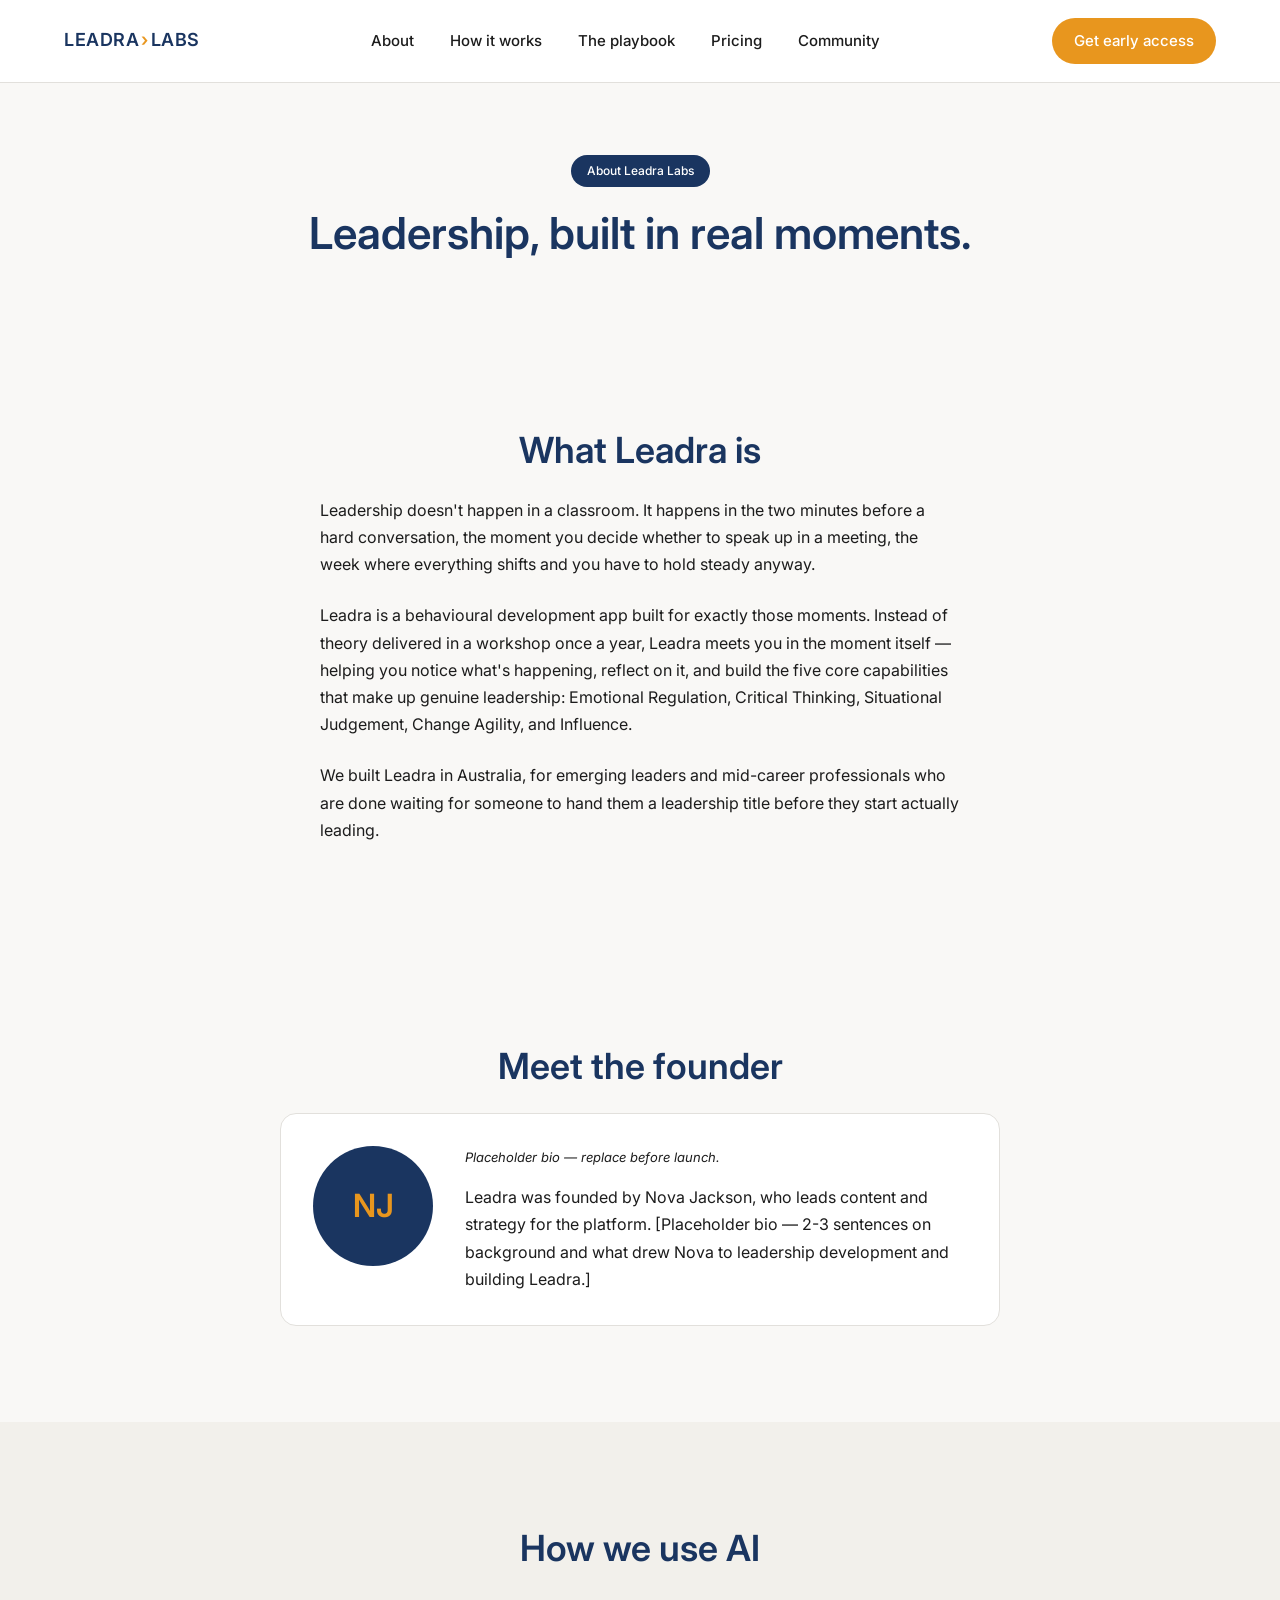
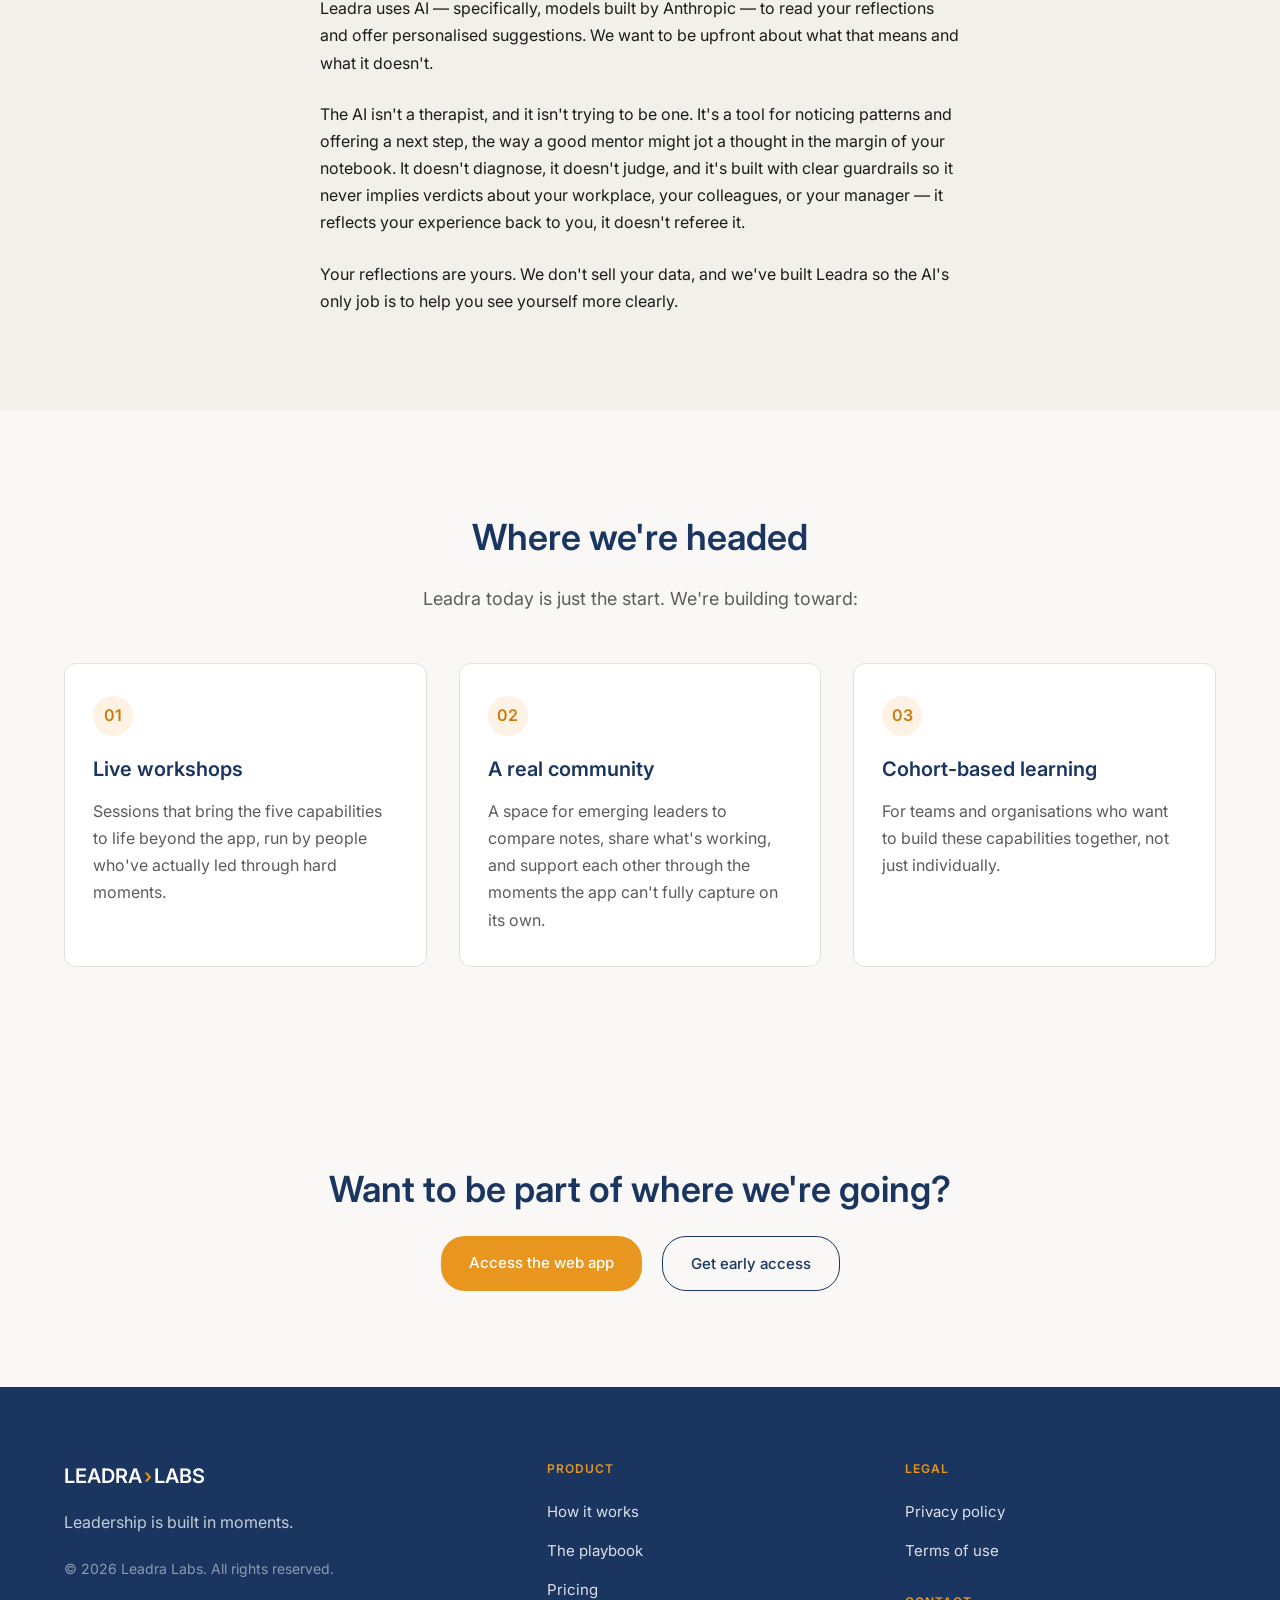
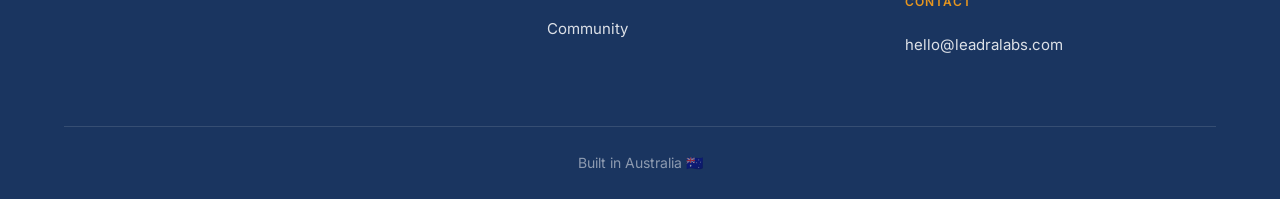
==== about.html @ bb7ebf44 "feat: add About page, update pricing display for testing period" ====
<!DOCTYPE html>
<html lang="en">
<head>
<meta charset="UTF-8">
<meta name="viewport" content="width=device-width, initial-scale=1.0">
<title>About — Leadra Labs</title>
<!-- NOVA: edit copy here -->
<meta name="description" content="Leadra Labs is a behavioural development app for emerging leaders, built for the moments that matter. Learn what we're building and why.">
<meta property="og:title" content="About — Leadra Labs">
<!-- NOVA: edit copy here -->
<meta property="og:description" content="Leadership, built in real moments. Learn about Leadra Labs and what we're building.">
<meta property="og:type" content="website">
<meta property="og:url" content="https://leadralabs.com/about.html">
<meta property="og:image" content="https://leadralabs.com/og-image.png">
<link rel="icon" type="image/svg+xml" href="data:image/svg+xml,%3Csvg xmlns='http://www.w3.org/2000/svg' viewBox='0 0 64 64'%3E%3Crect width='64' height='64' fill='%231A3560'/%3E%3Ctext x='32' y='46' font-family='Arial, sans-serif' font-size='38' font-weight='700' fill='%23E8961E' text-anchor='middle'%3EL%3C/text%3E%3C/svg%3E">
<link rel="preconnect" href="https://fonts.googleapis.com">
<link rel="preconnect" href="https://fonts.gstatic.com" crossorigin>
<link href="https://fonts.googleapis.com/css2?family=Inter:wght@400;500;600&display=swap" rel="stylesheet">
<style>
  :root {
    --navy: #1A3560;
    --gold: #E8961E;
    --gold-hover: #C97D10;
    --off-white: #F9F8F6;
    --white: #FFFFFF;
    --dark-text: #1C1C1C;
    --muted-text: #5C5C5C;
    --border: #E2E0DC;
    --community-bg: #F2F0EB;
  }

  * { box-sizing: border-box; margin: 0; padding: 0; }

  html { scroll-behavior: smooth; }

  body {
    font-family: 'Inter', -apple-system, BlinkMacSystemFont, sans-serif;
    font-size: 16px;
    line-height: 1.7;
    color: var(--dark-text);
    background: var(--off-white);
  }

  img, svg { display: block; max-width: 100%; }

  a { text-decoration: none; color: inherit; }

  ul { list-style: none; }

  .container {
    max-width: 1200px;
    margin: 0 auto;
    padding: 0 24px;
  }

  section { padding: 96px 0; }

  h1, h2, h3 { font-weight: 600; color: var(--navy); }

  h2.section-heading {
    font-size: 36px;
    text-align: center;
    max-width: 640px;
    margin: 0 auto 16px;
  }

  p.section-subtext {
    font-size: 18px;
    color: var(--muted-text);
    text-align: center;
    max-width: 620px;
    margin: 0 auto 56px;
  }

  .eyebrow-pill {
    display: inline-block;
    background: var(--navy);
    color: var(--white);
    font-size: 12px;
    font-weight: 500;
    padding: 6px 16px;
    border-radius: 20px;
  }

  .eyebrow-gold {
    display: inline-block;
    background: rgba(232,150,30,0.12);
    color: var(--gold-hover);
    font-size: 12px;
    font-weight: 600;
    padding: 6px 16px;
    border-radius: 20px;
  }

  .btn {
    display: inline-block;
    font-family: inherit;
    font-size: 15px;
    font-weight: 500;
    cursor: pointer;
    border: none;
    transition: background 0.15s ease, color 0.15s ease, border-color 0.15s ease;
  }

  .btn-gold {
    background: var(--gold);
    color: var(--white);
    padding: 14px 28px;
    border-radius: 24px;
  }
  .btn-gold:hover { background: var(--gold-hover); }

  .btn-gold-sm {
    background: var(--gold);
    color: var(--white);
    padding: 10px 22px;
    border-radius: 24px;
  }
  .btn-gold-sm:hover { background: var(--gold-hover); }

  .btn-outline-navy {
    background: transparent;
    color: var(--navy);
    border: 1.5px solid var(--navy);
    padding: 14px 28px;
    border-radius: 24px;
  }
  .btn-outline-navy:hover { background: var(--navy); color: var(--white); }

  /* ---------- Nav ---------- */
  header.site-nav {
    position: sticky;
    top: 0;
    z-index: 100;
    background: var(--white);
    border-bottom: 1px solid var(--border);
  }

  .nav-inner {
    display: flex;
    align-items: center;
    justify-content: space-between;
    padding: 18px 24px;
    max-width: 1200px;
    margin: 0 auto;
  }

  .logo {
    font-size: 18px;
    font-weight: 600;
    color: var(--navy);
    letter-spacing: 0.5px;
  }
  .logo .arrow { color: var(--gold); margin: 0 2px; }

  nav.nav-links {
    display: flex;
    align-items: center;
    gap: 36px;
  }

  nav.nav-links a {
    font-size: 15px;
    font-weight: 500;
    color: var(--dark-text);
  }
  nav.nav-links a:hover { color: var(--gold-hover); }

  .nav-right {
    display: flex;
    align-items: center;
    gap: 32px;
  }

  .hamburger {
    display: none;
    background: none;
    border: none;
    font-size: 24px;
    cursor: pointer;
    color: var(--navy);
  }

  .mobile-menu {
    display: none;
    flex-direction: column;
    background: var(--white);
    border-bottom: 1px solid var(--border);
    padding: 8px 24px 20px;
  }
  .mobile-menu.open { display: flex; }
  .mobile-menu a {
    padding: 12px 0;
    font-size: 15px;
    font-weight: 500;
    border-bottom: 1px solid var(--border);
  }
  .mobile-menu a:last-child { border-bottom: none; }

  /* ---------- Page header ---------- */
  .page-header {
    background: var(--off-white);
    text-align: center;
    padding: 72px 0 64px;
  }
  .page-header h1 {
    font-size: 44px;
    line-height: 1.2;
    margin-top: 20px;
  }

  /* ---------- What is Leadra ---------- */
  .prose {
    max-width: 640px;
    margin: 0 auto;
  }
  .prose p {
    margin-bottom: 24px;
    color: var(--dark-text);
  }
  .prose p:last-child { margin-bottom: 0; }

  /* ---------- Founder ---------- */
  .founder-card {
    background: var(--white);
    border: 1px solid var(--border);
    border-radius: 16px;
    padding: 32px;
    max-width: 720px;
    margin: 0 auto;
    display: flex;
    align-items: flex-start;
    gap: 32px;
  }

  .avatar-placeholder {
    flex: 0 0 120px;
    width: 120px;
    height: 120px;
    border-radius: 50%;
    background: var(--navy);
    color: var(--gold);
    display: flex;
    align-items: center;
    justify-content: center;
    font-size: 32px;
    font-weight: 600;
  }

  .founder-card .founder-text p {
    color: var(--dark-text);
    margin-bottom: 16px;
  }
  .founder-card .founder-text p:last-child { margin-bottom: 0; }

  .founder-note {
    font-size: 13px;
    color: var(--muted-text);
    font-style: italic;
    margin-bottom: 16px;
  }

  /* ---------- How we use AI (trust section) ---------- */
  .trust-section {
    background: var(--community-bg);
  }

  /* ---------- Roadmap ---------- */
  .roadmap-intro {
    text-align: center;
    max-width: 640px;
    margin: 0 auto 48px;
    color: var(--muted-text);
    font-size: 18px;
  }

  .roadmap-grid {
    display: grid;
    grid-template-columns: repeat(3, 1fr);
    gap: 32px;
  }

  .roadmap-card {
    background: var(--white);
    border: 1px solid var(--border);
    border-radius: 12px;
    padding: 32px 28px;
  }

  .roadmap-icon {
    width: 40px;
    height: 40px;
    border-radius: 50%;
    background: rgba(232,150,30,0.12);
    color: var(--gold-hover);
    display: flex;
    align-items: center;
    justify-content: center;
    font-size: 16px;
    font-weight: 600;
    margin-bottom: 16px;
  }

  .roadmap-card h3 {
    font-size: 20px;
    margin-bottom: 12px;
  }

  .roadmap-card p {
    color: var(--muted-text);
  }

  /* ---------- Closing CTA ---------- */
  .get-access {
    background: var(--off-white);
    text-align: center;
  }
  .get-access h2 { margin-bottom: 16px; }
  .get-access-ctas {
    display: flex;
    justify-content: center;
    gap: 20px;
    flex-wrap: wrap;
  }

  /* ---------- Footer ---------- */
  footer {
    background: var(--navy);
    color: var(--white);
    padding: 72px 0 0;
  }

  .footer-grid {
    display: grid;
    grid-template-columns: 1.4fr 1fr 1fr;
    gap: 48px;
    padding-bottom: 56px;
  }

  .footer-logo {
    font-size: 20px;
    font-weight: 600;
    color: var(--white);
    margin-bottom: 16px;
  }
  .footer-logo .arrow { color: var(--gold); margin: 0 2px; }

  .footer-tagline {
    color: rgba(255,255,255,0.75);
    margin-bottom: 20px;
  }

  .footer-copyright {
    color: rgba(255,255,255,0.5);
    font-size: 14px;
  }

  .footer-heading {
    font-size: 12px;
    font-weight: 600;
    text-transform: uppercase;
    letter-spacing: 1px;
    color: var(--gold);
    margin-bottom: 18px;
  }

  .footer-heading.second { margin-top: 28px; }

  .footer-links li { margin-bottom: 12px; }
  .footer-links a { color: rgba(255,255,255,0.85); font-size: 15px; }
  .footer-links a:hover { color: var(--gold); }

  .footer-bottom {
    border-top: 1px solid rgba(255,255,255,0.12);
    padding: 24px 0;
    text-align: center;
    color: rgba(255,255,255,0.5);
    font-size: 14px;
  }

  /* ---------- Responsive ---------- */
  @media (max-width: 900px) {
    .roadmap-grid { grid-template-columns: 1fr; gap: 24px; }
    .footer-grid { grid-template-columns: 1fr; gap: 40px; }
  }

  @media (max-width: 768px) {
    section { padding: 64px 0; }

    nav.nav-links { display: none; }
    .hamburger { display: block; }

    .page-header h1 { font-size: 32px; }
    h2.section-heading { font-size: 28px; }

    .founder-card { flex-direction: column; align-items: center; text-align: center; }

    .nav-right { gap: 12px; }
    .nav-right .btn-gold-sm { display: none; }
  }

  @media (max-width: 480px) {
    .get-access-ctas { flex-direction: column; align-items: stretch; }
    .get-access-ctas .btn { text-align: center; }
  }
</style>
</head>
<body>

<!-- ============ NAVIGATION ============ -->
<header class="site-nav">
  <div class="nav-inner">
    <a href="index.html" class="logo">LEADRA<span class="arrow">›</span>LABS</a>
    <nav class="nav-links">
      <a href="about.html">About</a>
      <a href="index.html#how-it-works">How it works</a>
      <a href="index.html#playbook">The playbook</a>
      <a href="index.html#pricing">Pricing</a>
      <a href="index.html#community">Community</a>
    </nav>
    <div class="nav-right">
      <a href="#" class="btn btn-gold-sm"><!-- TODO: replace with real link -->Get early access</a>
      <button class="hamburger" id="hamburgerBtn" aria-label="Toggle menu">☰</button>
    </div>
  </div>
  <div class="mobile-menu" id="mobileMenu">
    <a href="about.html">About</a>
    <a href="index.html#how-it-works">How it works</a>
    <a href="index.html#playbook">The playbook</a>
    <a href="index.html#pricing">Pricing</a>
    <a href="index.html#community">Community</a>
  </div>
</header>

<!-- ============ PAGE HEADER ============ -->
<section class="page-header">
  <div class="container">
    <span class="eyebrow-pill">About Leadra Labs</span>
    <!-- NOVA: edit copy here -->
    <h1>Leadership, built in real moments.</h1>
  </div>
</section>

<!-- ============ WHAT IS LEADRA ============ -->
<section id="what-is-leadra">
  <div class="container">
    <h2 class="section-heading">What Leadra is</h2>
    <div class="prose">
      <!-- NOVA: edit copy here -->
      <p>Leadership doesn't happen in a classroom. It happens in the two minutes before a hard conversation, the moment you decide whether to speak up in a meeting, the week where everything shifts and you have to hold steady anyway.</p>
      <!-- NOVA: edit copy here -->
      <p>Leadra is a behavioural development app built for exactly those moments. Instead of theory delivered in a workshop once a year, Leadra meets you in the moment itself — helping you notice what's happening, reflect on it, and build the five core capabilities that make up genuine leadership: Emotional Regulation, Critical Thinking, Situational Judgement, Change Agility, and Influence.</p>
      <!-- NOVA: edit copy here -->
      <p>We built Leadra in Australia, for emerging leaders and mid-career professionals who are done waiting for someone to hand them a leadership title before they start actually leading.</p>
    </div>
  </div>
</section>

<!-- ============ MEET THE FOUNDER ============ -->
<section id="founder">
  <div class="container">
    <h2 class="section-heading">Meet the founder</h2>
    <div class="founder-card">
      <div class="avatar-placeholder">NJ</div>
      <div class="founder-text">
        <!-- NOVA: replace this entire section with your real bio — background, what led you to
             build Leadra, anything personal you want to share. Keep it specific and personal rather
             than generic "passionate about helping people" language. -->
        <p class="founder-note">Placeholder bio — replace before launch.</p>
        <p>Leadra was founded by Nova Jackson, who leads content and strategy for the platform. [Placeholder bio — 2-3 sentences on background and what drew Nova to leadership development and building Leadra.]</p>
      </div>
    </div>
  </div>
</section>

<!-- ============ HOW WE USE AI ============ -->
<section id="how-we-use-ai" class="trust-section">
  <div class="container">
    <h2 class="section-heading">How we use AI</h2>
    <div class="prose">
      <!-- NOVA: edit copy here -->
      <p>Leadra uses AI — specifically, models built by Anthropic — to read your reflections and offer personalised suggestions. We want to be upfront about what that means and what it doesn't.</p>
      <!-- NOVA: edit copy here -->
      <p>The AI isn't a therapist, and it isn't trying to be one. It's a tool for noticing patterns and offering a next step, the way a good mentor might jot a thought in the margin of your notebook. It doesn't diagnose, it doesn't judge, and it's built with clear guardrails so it never implies verdicts about your workplace, your colleagues, or your manager — it reflects your experience back to you, it doesn't referee it.</p>
      <!-- NOVA: edit copy here -->
      <p>Your reflections are yours. We don't sell your data, and we've built Leadra so the AI's only job is to help you see yourself more clearly.</p>
    </div>
  </div>
</section>

<!-- ============ WHERE WE'RE HEADED ============ -->
<!-- NOVA: add/adjust roadmap items here, and any timeline language you're comfortable committing to -->
<section id="roadmap">
  <div class="container">
    <h2 class="section-heading">Where we're headed</h2>
    <p class="roadmap-intro">Leadra today is just the start. We're building toward:</p>
    <div class="roadmap-grid">
      <div class="roadmap-card">
        <div class="roadmap-icon">01</div>
        <h3>Live workshops</h3>
        <p>Sessions that bring the five capabilities to life beyond the app, run by people who've actually led through hard moments.</p>
      </div>
      <div class="roadmap-card">
        <div class="roadmap-icon">02</div>
        <h3>A real community</h3>
        <p>A space for emerging leaders to compare notes, share what's working, and support each other through the moments the app can't fully capture on its own.</p>
      </div>
      <div class="roadmap-card">
        <div class="roadmap-icon">03</div>
        <h3>Cohort-based learning</h3>
        <p>For teams and organisations who want to build these capabilities together, not just individually.</p>
      </div>
    </div>
  </div>
</section>

<!-- ============ CLOSING CTA ============ -->
<section class="get-access">
  <div class="container">
    <!-- NOVA: edit copy here -->
    <h2 class="section-heading">Want to be part of where we're going?</h2>
    <div class="get-access-ctas">
      <a href="#" class="btn btn-gold"><!-- TODO: replace with real link -->Access the web app</a>
      <a href="#" class="btn btn-outline-navy"><!-- TODO: replace with real link -->Get early access</a>
    </div>
  </div>
</section>

<!-- ============ FOOTER ============ -->
<footer>
  <div class="container">
    <div class="footer-grid">
      <div>
        <div class="footer-logo">LEADRA<span class="arrow">›</span>LABS</div>
        <!-- NOVA: edit copy here -->
        <p class="footer-tagline">Leadership is built in moments.</p>
        <p class="footer-copyright">© 2026 Leadra Labs. All rights reserved.</p>
      </div>
      <div>
        <div class="footer-heading">Product</div>
        <ul class="footer-links">
          <li><a href="index.html#how-it-works">How it works</a></li>
          <li><a href="index.html#playbook">The playbook</a></li>
          <li><a href="index.html#pricing">Pricing</a></li>
          <li><a href="index.html#community">Community</a></li>
        </ul>
      </div>
      <div>
        <div class="footer-heading">Legal</div>
        <ul class="footer-links">
          <li><a href="#"><!-- TODO: replace with real link -->Privacy policy</a></li>
          <li><a href="#"><!-- TODO: replace with real link -->Terms of use</a></li>
        </ul>
        <div class="footer-heading second">Contact</div>
        <ul class="footer-links">
          <li><a href="mailto:hello@leadralabs.com">hello@leadralabs.com</a></li>
        </ul>
      </div>
    </div>
    <div class="footer-bottom">Built in Australia 🇦🇺</div>
  </div>
</footer>

<script>
  document.getElementById('hamburgerBtn').addEventListener('click', function () {
    document.getElementById('mobileMenu').classList.toggle('open');
  });

  document.querySelectorAll('.mobile-menu a').forEach(function (link) {
    link.addEventListener('click', function () {
      document.getElementById('mobileMenu').classList.remove('open');
    });
  });
</script>

</body>
</html>
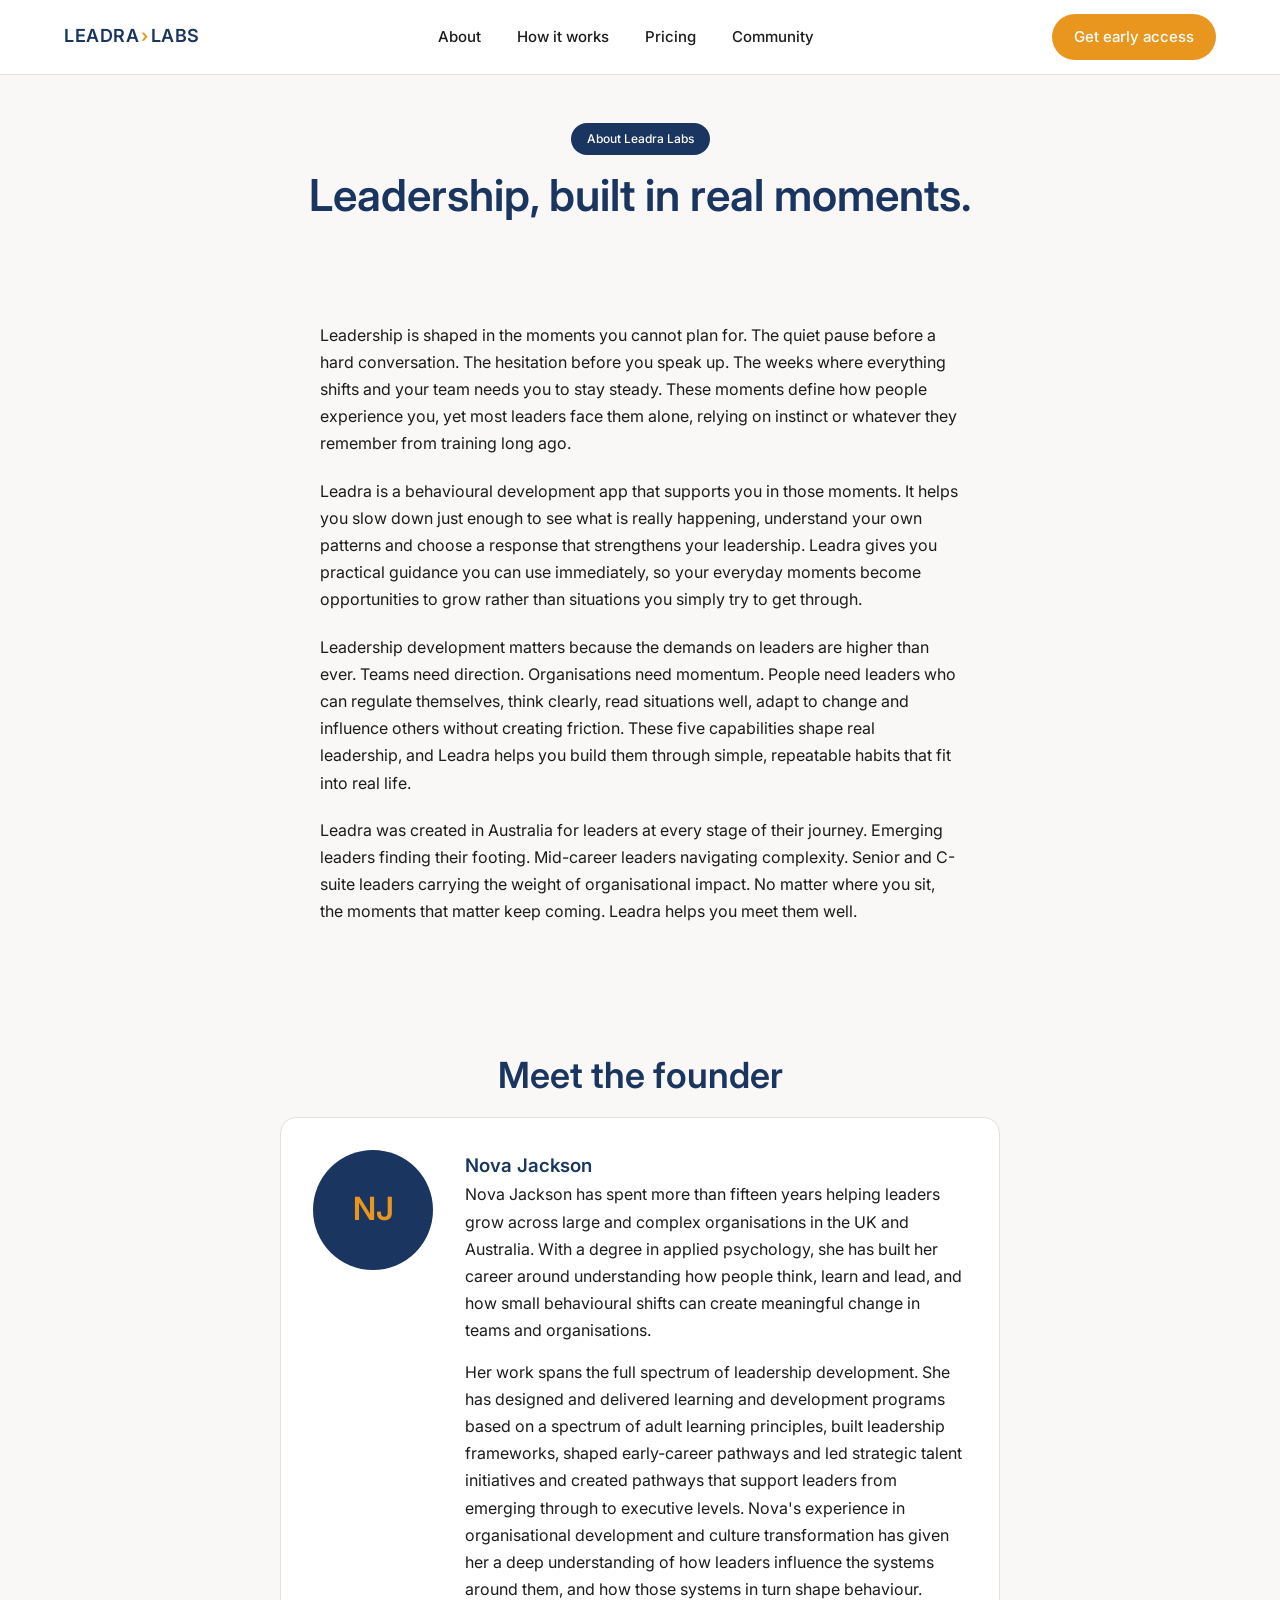
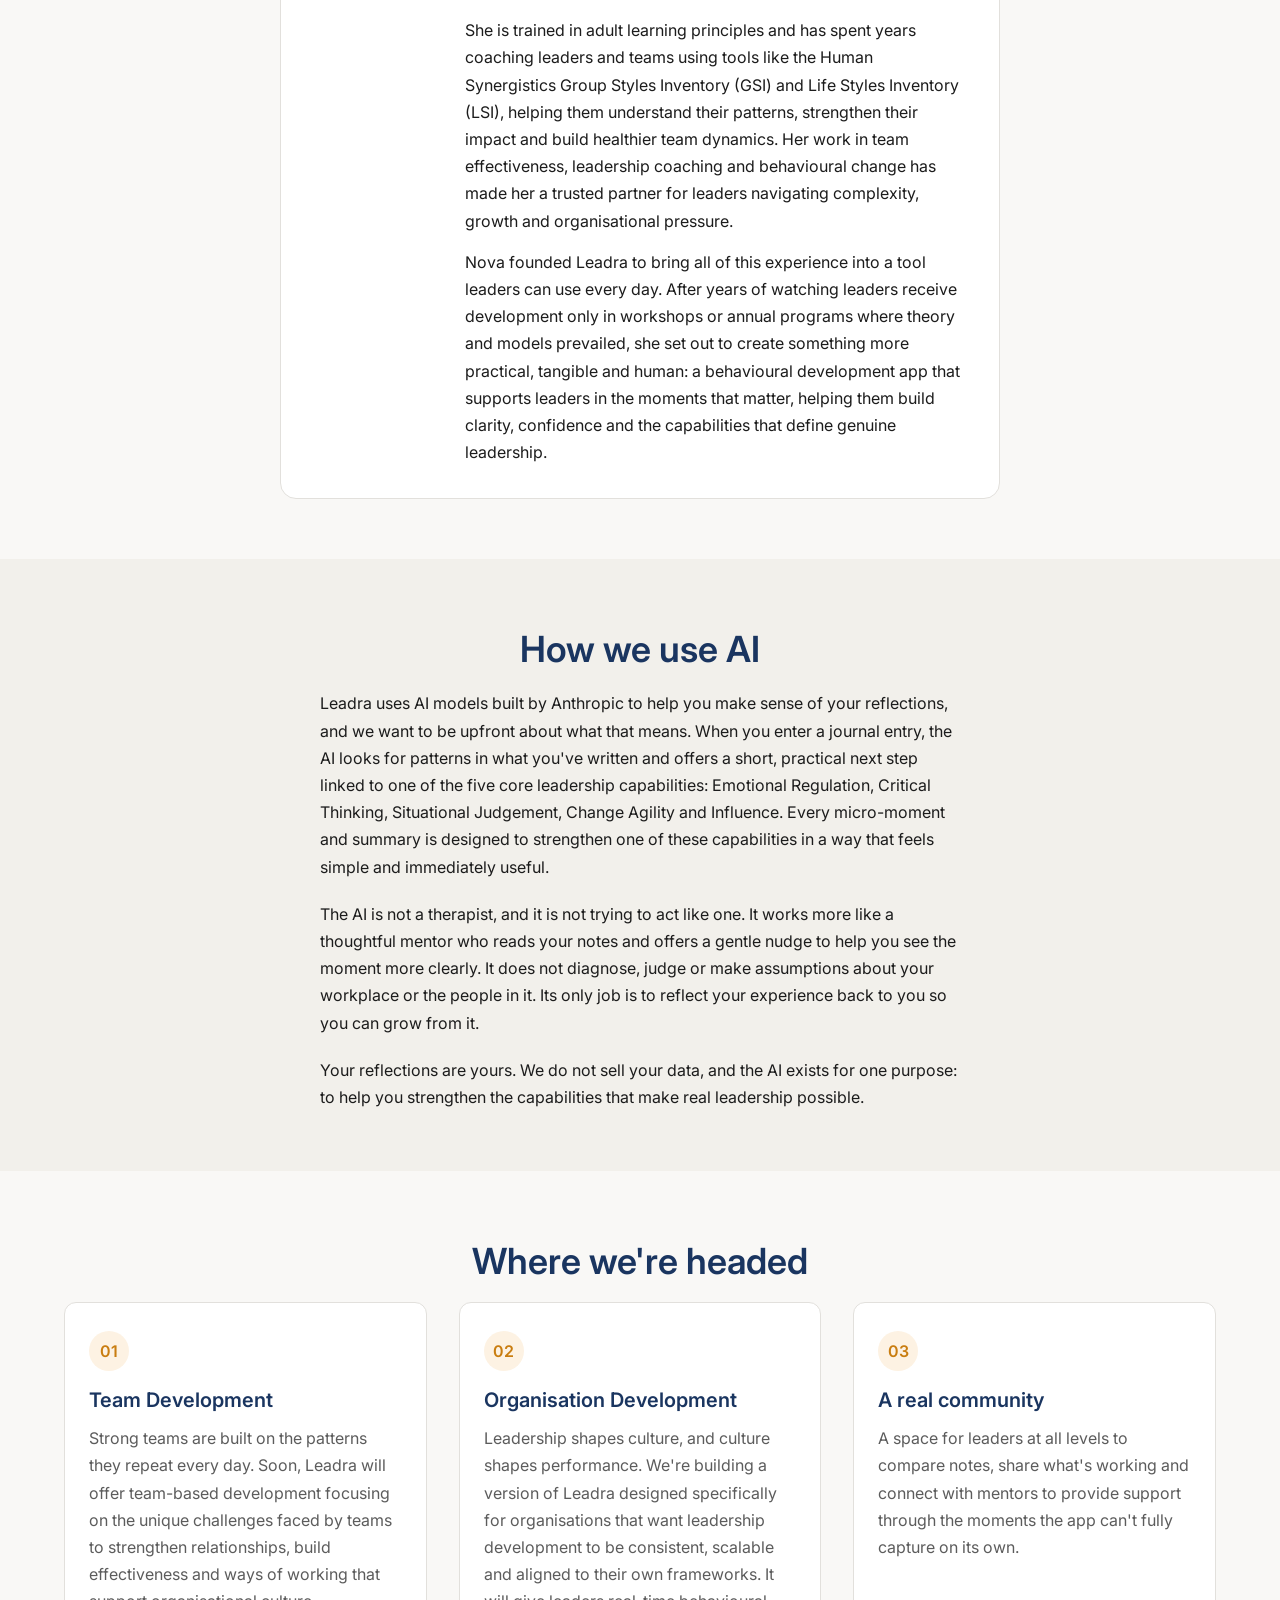
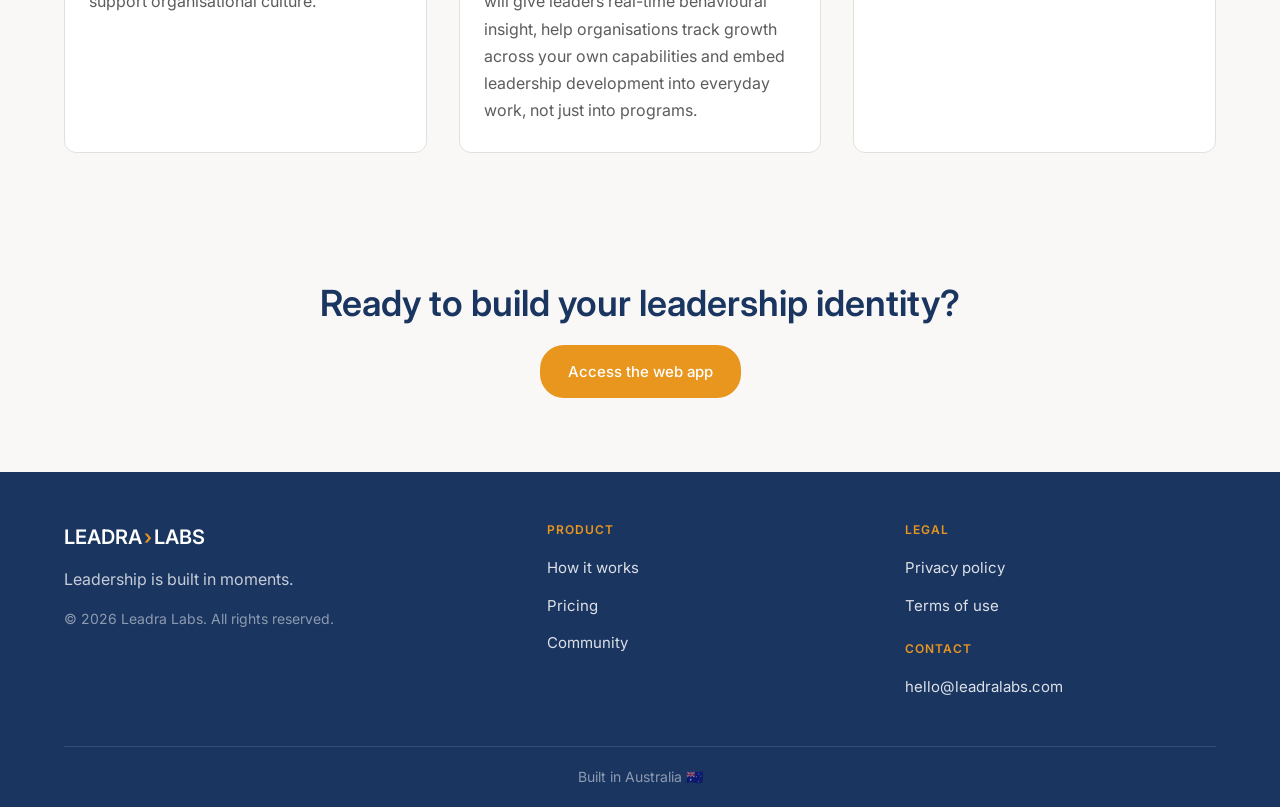
==== commit 2487eda3: "content: update About page copy and structure" ====
--- a/about.html
+++ b/about.html
@@ -5,7 +5,7 @@
 <meta name="viewport" content="width=device-width, initial-scale=1.0">
 <title>About — Leadra Labs</title>
 <!-- NOVA: edit copy here -->
-<meta name="description" content="Leadra Labs is a behavioural development app for emerging leaders, built for the moments that matter. Learn what we're building and why.">
+<meta name="description" content="Leadra Labs is a behavioural development app for leaders at every stage, built for the moments that matter. Learn what we're building and why.">
 <meta property="og:title" content="About — Leadra Labs">
 <!-- NOVA: edit copy here -->
 <meta property="og:description" content="Leadership, built in real moments. Learn about Leadra Labs and what we're building.">
@@ -16,394 +16,7 @@
 <link rel="preconnect" href="https://fonts.googleapis.com">
 <link rel="preconnect" href="https://fonts.gstatic.com" crossorigin>
 <link href="https://fonts.googleapis.com/css2?family=Inter:wght@400;500;600&display=swap" rel="stylesheet">
-<style>
-  :root {
-    --navy: #1A3560;
-    --gold: #E8961E;
-    --gold-hover: #C97D10;
-    --off-white: #F9F8F6;
-    --white: #FFFFFF;
-    --dark-text: #1C1C1C;
-    --muted-text: #5C5C5C;
-    --border: #E2E0DC;
-    --community-bg: #F2F0EB;
-  }
-
-  * { box-sizing: border-box; margin: 0; padding: 0; }
-
-  html { scroll-behavior: smooth; }
-
-  body {
-    font-family: 'Inter', -apple-system, BlinkMacSystemFont, sans-serif;
-    font-size: 16px;
-    line-height: 1.7;
-    color: var(--dark-text);
-    background: var(--off-white);
-  }
-
-  img, svg { display: block; max-width: 100%; }
-
-  a { text-decoration: none; color: inherit; }
-
-  ul { list-style: none; }
-
-  .container {
-    max-width: 1200px;
-    margin: 0 auto;
-    padding: 0 24px;
-  }
-
-  section { padding: 96px 0; }
-
-  h1, h2, h3 { font-weight: 600; color: var(--navy); }
-
-  h2.section-heading {
-    font-size: 36px;
-    text-align: center;
-    max-width: 640px;
-    margin: 0 auto 16px;
-  }
-
-  p.section-subtext {
-    font-size: 18px;
-    color: var(--muted-text);
-    text-align: center;
-    max-width: 620px;
-    margin: 0 auto 56px;
-  }
-
-  .eyebrow-pill {
-    display: inline-block;
-    background: var(--navy);
-    color: var(--white);
-    font-size: 12px;
-    font-weight: 500;
-    padding: 6px 16px;
-    border-radius: 20px;
-  }
-
-  .eyebrow-gold {
-    display: inline-block;
-    background: rgba(232,150,30,0.12);
-    color: var(--gold-hover);
-    font-size: 12px;
-    font-weight: 600;
-    padding: 6px 16px;
-    border-radius: 20px;
-  }
-
-  .btn {
-    display: inline-block;
-    font-family: inherit;
-    font-size: 15px;
-    font-weight: 500;
-    cursor: pointer;
-    border: none;
-    transition: background 0.15s ease, color 0.15s ease, border-color 0.15s ease;
-  }
-
-  .btn-gold {
-    background: var(--gold);
-    color: var(--white);
-    padding: 14px 28px;
-    border-radius: 24px;
-  }
-  .btn-gold:hover { background: var(--gold-hover); }
-
-  .btn-gold-sm {
-    background: var(--gold);
-    color: var(--white);
-    padding: 10px 22px;
-    border-radius: 24px;
-  }
-  .btn-gold-sm:hover { background: var(--gold-hover); }
-
-  .btn-outline-navy {
-    background: transparent;
-    color: var(--navy);
-    border: 1.5px solid var(--navy);
-    padding: 14px 28px;
-    border-radius: 24px;
-  }
-  .btn-outline-navy:hover { background: var(--navy); color: var(--white); }
-
-  /* ---------- Nav ---------- */
-  header.site-nav {
-    position: sticky;
-    top: 0;
-    z-index: 100;
-    background: var(--white);
-    border-bottom: 1px solid var(--border);
-  }
-
-  .nav-inner {
-    display: flex;
-    align-items: center;
-    justify-content: space-between;
-    padding: 18px 24px;
-    max-width: 1200px;
-    margin: 0 auto;
-  }
-
-  .logo {
-    font-size: 18px;
-    font-weight: 600;
-    color: var(--navy);
-    letter-spacing: 0.5px;
-  }
-  .logo .arrow { color: var(--gold); margin: 0 2px; }
-
-  nav.nav-links {
-    display: flex;
-    align-items: center;
-    gap: 36px;
-  }
-
-  nav.nav-links a {
-    font-size: 15px;
-    font-weight: 500;
-    color: var(--dark-text);
-  }
-  nav.nav-links a:hover { color: var(--gold-hover); }
-
-  .nav-right {
-    display: flex;
-    align-items: center;
-    gap: 32px;
-  }
-
-  .hamburger {
-    display: none;
-    background: none;
-    border: none;
-    font-size: 24px;
-    cursor: pointer;
-    color: var(--navy);
-  }
-
-  .mobile-menu {
-    display: none;
-    flex-direction: column;
-    background: var(--white);
-    border-bottom: 1px solid var(--border);
-    padding: 8px 24px 20px;
-  }
-  .mobile-menu.open { display: flex; }
-  .mobile-menu a {
-    padding: 12px 0;
-    font-size: 15px;
-    font-weight: 500;
-    border-bottom: 1px solid var(--border);
-  }
-  .mobile-menu a:last-child { border-bottom: none; }
-
-  /* ---------- Page header ---------- */
-  .page-header {
-    background: var(--off-white);
-    text-align: center;
-    padding: 72px 0 64px;
-  }
-  .page-header h1 {
-    font-size: 44px;
-    line-height: 1.2;
-    margin-top: 20px;
-  }
-
-  /* ---------- What is Leadra ---------- */
-  .prose {
-    max-width: 640px;
-    margin: 0 auto;
-  }
-  .prose p {
-    margin-bottom: 24px;
-    color: var(--dark-text);
-  }
-  .prose p:last-child { margin-bottom: 0; }
-
-  /* ---------- Founder ---------- */
-  .founder-card {
-    background: var(--white);
-    border: 1px solid var(--border);
-    border-radius: 16px;
-    padding: 32px;
-    max-width: 720px;
-    margin: 0 auto;
-    display: flex;
-    align-items: flex-start;
-    gap: 32px;
-  }
-
-  .avatar-placeholder {
-    flex: 0 0 120px;
-    width: 120px;
-    height: 120px;
-    border-radius: 50%;
-    background: var(--navy);
-    color: var(--gold);
-    display: flex;
-    align-items: center;
-    justify-content: center;
-    font-size: 32px;
-    font-weight: 600;
-  }
-
-  .founder-card .founder-text p {
-    color: var(--dark-text);
-    margin-bottom: 16px;
-  }
-  .founder-card .founder-text p:last-child { margin-bottom: 0; }
-
-  .founder-note {
-    font-size: 13px;
-    color: var(--muted-text);
-    font-style: italic;
-    margin-bottom: 16px;
-  }
-
-  /* ---------- How we use AI (trust section) ---------- */
-  .trust-section {
-    background: var(--community-bg);
-  }
-
-  /* ---------- Roadmap ---------- */
-  .roadmap-intro {
-    text-align: center;
-    max-width: 640px;
-    margin: 0 auto 48px;
-    color: var(--muted-text);
-    font-size: 18px;
-  }
-
-  .roadmap-grid {
-    display: grid;
-    grid-template-columns: repeat(3, 1fr);
-    gap: 32px;
-  }
-
-  .roadmap-card {
-    background: var(--white);
-    border: 1px solid var(--border);
-    border-radius: 12px;
-    padding: 32px 28px;
-  }
-
-  .roadmap-icon {
-    width: 40px;
-    height: 40px;
-    border-radius: 50%;
-    background: rgba(232,150,30,0.12);
-    color: var(--gold-hover);
-    display: flex;
-    align-items: center;
-    justify-content: center;
-    font-size: 16px;
-    font-weight: 600;
-    margin-bottom: 16px;
-  }
-
-  .roadmap-card h3 {
-    font-size: 20px;
-    margin-bottom: 12px;
-  }
-
-  .roadmap-card p {
-    color: var(--muted-text);
-  }
-
-  /* ---------- Closing CTA ---------- */
-  .get-access {
-    background: var(--off-white);
-    text-align: center;
-  }
-  .get-access h2 { margin-bottom: 16px; }
-  .get-access-ctas {
-    display: flex;
-    justify-content: center;
-    gap: 20px;
-    flex-wrap: wrap;
-  }
-
-  /* ---------- Footer ---------- */
-  footer {
-    background: var(--navy);
-    color: var(--white);
-    padding: 72px 0 0;
-  }
-
-  .footer-grid {
-    display: grid;
-    grid-template-columns: 1.4fr 1fr 1fr;
-    gap: 48px;
-    padding-bottom: 56px;
-  }
-
-  .footer-logo {
-    font-size: 20px;
-    font-weight: 600;
-    color: var(--white);
-    margin-bottom: 16px;
-  }
-  .footer-logo .arrow { color: var(--gold); margin: 0 2px; }
-
-  .footer-tagline {
-    color: rgba(255,255,255,0.75);
-    margin-bottom: 20px;
-  }
-
-  .footer-copyright {
-    color: rgba(255,255,255,0.5);
-    font-size: 14px;
-  }
-
-  .footer-heading {
-    font-size: 12px;
-    font-weight: 600;
-    text-transform: uppercase;
-    letter-spacing: 1px;
-    color: var(--gold);
-    margin-bottom: 18px;
-  }
-
-  .footer-heading.second { margin-top: 28px; }
-
-  .footer-links li { margin-bottom: 12px; }
-  .footer-links a { color: rgba(255,255,255,0.85); font-size: 15px; }
-  .footer-links a:hover { color: var(--gold); }
-
-  .footer-bottom {
-    border-top: 1px solid rgba(255,255,255,0.12);
-    padding: 24px 0;
-    text-align: center;
-    color: rgba(255,255,255,0.5);
-    font-size: 14px;
-  }
-
-  /* ---------- Responsive ---------- */
-  @media (max-width: 900px) {
-    .roadmap-grid { grid-template-columns: 1fr; gap: 24px; }
-    .footer-grid { grid-template-columns: 1fr; gap: 40px; }
-  }
-
-  @media (max-width: 768px) {
-    section { padding: 64px 0; }
-
-    nav.nav-links { display: none; }
-    .hamburger { display: block; }
-
-    .page-header h1 { font-size: 32px; }
-    h2.section-heading { font-size: 28px; }
-
-    .founder-card { flex-direction: column; align-items: center; text-align: center; }
-
-    .nav-right { gap: 12px; }
-    .nav-right .btn-gold-sm { display: none; }
-  }
-
-  @media (max-width: 480px) {
-    .get-access-ctas { flex-direction: column; align-items: stretch; }
-    .get-access-ctas .btn { text-align: center; }
-  }
-</style>
+<link rel="stylesheet" href="assets/style.css">
 </head>
 <body>
 
@@ -414,7 +27,6 @@
     <nav class="nav-links">
       <a href="about.html">About</a>
       <a href="index.html#how-it-works">How it works</a>
-      <a href="index.html#playbook">The playbook</a>
       <a href="index.html#pricing">Pricing</a>
       <a href="index.html#community">Community</a>
     </nav>
@@ -426,7 +38,6 @@
   <div class="mobile-menu" id="mobileMenu">
     <a href="about.html">About</a>
     <a href="index.html#how-it-works">How it works</a>
-    <a href="index.html#playbook">The playbook</a>
     <a href="index.html#pricing">Pricing</a>
     <a href="index.html#community">Community</a>
   </div>
@@ -441,17 +52,18 @@
   </div>
 </section>
 
-<!-- ============ WHAT IS LEADRA ============ -->
+<!-- ============ HERO BODY ============ -->
 <section id="what-is-leadra">
   <div class="container">
-    <h2 class="section-heading">What Leadra is</h2>
     <div class="prose">
       <!-- NOVA: edit copy here -->
-      <p>Leadership doesn't happen in a classroom. It happens in the two minutes before a hard conversation, the moment you decide whether to speak up in a meeting, the week where everything shifts and you have to hold steady anyway.</p>
+      <p>Leadership is shaped in the moments you cannot plan for. The quiet pause before a hard conversation. The hesitation before you speak up. The weeks where everything shifts and your team needs you to stay steady. These moments define how people experience you, yet most leaders face them alone, relying on instinct or whatever they remember from training long ago.</p>
       <!-- NOVA: edit copy here -->
-      <p>Leadra is a behavioural development app built for exactly those moments. Instead of theory delivered in a workshop once a year, Leadra meets you in the moment itself — helping you notice what's happening, reflect on it, and build the five core capabilities that make up genuine leadership: Emotional Regulation, Critical Thinking, Situational Judgement, Change Agility, and Influence.</p>
+      <p>Leadra is a behavioural development app that supports you in those moments. It helps you slow down just enough to see what is really happening, understand your own patterns and choose a response that strengthens your leadership. Leadra gives you practical guidance you can use immediately, so your everyday moments become opportunities to grow rather than situations you simply try to get through.</p>
       <!-- NOVA: edit copy here -->
-      <p>We built Leadra in Australia, for emerging leaders and mid-career professionals who are done waiting for someone to hand them a leadership title before they start actually leading.</p>
+      <p>Leadership development matters because the demands on leaders are higher than ever. Teams need direction. Organisations need momentum. People need leaders who can regulate themselves, think clearly, read situations well, adapt to change and influence others without creating friction. These five capabilities shape real leadership, and Leadra helps you build them through simple, repeatable habits that fit into real life.</p>
+      <!-- NOVA: edit copy here -->
+      <p>Leadra was created in Australia for leaders at every stage of their journey. Emerging leaders finding their footing. Mid-career leaders navigating complexity. Senior and C-suite leaders carrying the weight of organisational impact. No matter where you sit, the moments that matter keep coming. Leadra helps you meet them well.</p>
     </div>
   </div>
 </section>
@@ -461,13 +73,19 @@
   <div class="container">
     <h2 class="section-heading">Meet the founder</h2>
     <div class="founder-card">
+      <!-- TODO: replace with Nova's headshot -->
       <div class="avatar-placeholder">NJ</div>
       <div class="founder-text">
-        <!-- NOVA: replace this entire section with your real bio — background, what led you to
-             build Leadra, anything personal you want to share. Keep it specific and personal rather
-             than generic "passionate about helping people" language. -->
-        <p class="founder-note">Placeholder bio — replace before launch.</p>
-        <p>Leadra was founded by Nova Jackson, who leads content and strategy for the platform. [Placeholder bio — 2-3 sentences on background and what drew Nova to leadership development and building Leadra.]</p>
+        <!-- NOVA: edit copy here -->
+        <h3>Nova Jackson</h3>
+        <!-- NOVA: edit copy here -->
+        <p>Nova Jackson has spent more than fifteen years helping leaders grow across large and complex organisations in the UK and Australia. With a degree in applied psychology, she has built her career around understanding how people think, learn and lead, and how small behavioural shifts can create meaningful change in teams and organisations.</p>
+        <!-- NOVA: edit copy here -->
+        <p>Her work spans the full spectrum of leadership development. She has designed and delivered learning and development programs based on a spectrum of adult learning principles, built leadership frameworks, shaped early-career pathways and led strategic talent initiatives and created pathways that support leaders from emerging through to executive levels. Nova's experience in organisational development and culture transformation has given her a deep understanding of how leaders influence the systems around them, and how those systems in turn shape behaviour.</p>
+        <!-- NOVA: edit copy here -->
+        <p>She is trained in adult learning principles and has spent years coaching leaders and teams using tools like the Human Synergistics Group Styles Inventory (GSI) and Life Styles Inventory (LSI), helping them understand their patterns, strengthen their impact and build healthier team dynamics. Her work in team effectiveness, leadership coaching and behavioural change has made her a trusted partner for leaders navigating complexity, growth and organisational pressure.</p>
+        <!-- NOVA: edit copy here -->
+        <p>Nova founded Leadra to bring all of this experience into a tool leaders can use every day. After years of watching leaders receive development only in workshops or annual programs where theory and models prevailed, she set out to create something more practical, tangible and human: a behavioural development app that supports leaders in the moments that matter, helping them build clarity, confidence and the capabilities that define genuine leadership.</p>
       </div>
     </div>
   </div>
@@ -479,36 +97,40 @@
     <h2 class="section-heading">How we use AI</h2>
     <div class="prose">
       <!-- NOVA: edit copy here -->
-      <p>Leadra uses AI — specifically, models built by Anthropic — to read your reflections and offer personalised suggestions. We want to be upfront about what that means and what it doesn't.</p>
+      <p>Leadra uses AI models built by Anthropic to help you make sense of your reflections, and we want to be upfront about what that means. When you enter a journal entry, the AI looks for patterns in what you've written and offers a short, practical next step linked to one of the five core leadership capabilities: Emotional Regulation, Critical Thinking, Situational Judgement, Change Agility and Influence. Every micro-moment and summary is designed to strengthen one of these capabilities in a way that feels simple and immediately useful.</p>
       <!-- NOVA: edit copy here -->
-      <p>The AI isn't a therapist, and it isn't trying to be one. It's a tool for noticing patterns and offering a next step, the way a good mentor might jot a thought in the margin of your notebook. It doesn't diagnose, it doesn't judge, and it's built with clear guardrails so it never implies verdicts about your workplace, your colleagues, or your manager — it reflects your experience back to you, it doesn't referee it.</p>
+      <p>The AI is not a therapist, and it is not trying to act like one. It works more like a thoughtful mentor who reads your notes and offers a gentle nudge to help you see the moment more clearly. It does not diagnose, judge or make assumptions about your workplace or the people in it. Its only job is to reflect your experience back to you so you can grow from it.</p>
       <!-- NOVA: edit copy here -->
-      <p>Your reflections are yours. We don't sell your data, and we've built Leadra so the AI's only job is to help you see yourself more clearly.</p>
+      <p>Your reflections are yours. We do not sell your data, and the AI exists for one purpose: to help you strengthen the capabilities that make real leadership possible.</p>
     </div>
   </div>
 </section>
 
 <!-- ============ WHERE WE'RE HEADED ============ -->
-<!-- NOVA: add/adjust roadmap items here, and any timeline language you're comfortable committing to -->
 <section id="roadmap">
   <div class="container">
     <h2 class="section-heading">Where we're headed</h2>
-    <p class="roadmap-intro">Leadra today is just the start. We're building toward:</p>
     <div class="roadmap-grid">
       <div class="roadmap-card">
         <div class="roadmap-icon">01</div>
-        <h3>Live workshops</h3>
-        <p>Sessions that bring the five capabilities to life beyond the app, run by people who've actually led through hard moments.</p>
+        <!-- NOVA: edit copy here -->
+        <h3>Team Development</h3>
+        <!-- NOVA: edit copy here -->
+        <p>Strong teams are built on the patterns they repeat every day. Soon, Leadra will offer team-based development focusing on the unique challenges faced by teams to strengthen relationships, build effectiveness and ways of working that support organisational culture.</p>
       </div>
       <div class="roadmap-card">
         <div class="roadmap-icon">02</div>
-        <h3>A real community</h3>
-        <p>A space for emerging leaders to compare notes, share what's working, and support each other through the moments the app can't fully capture on its own.</p>
+        <!-- NOVA: edit copy here -->
+        <h3>Organisation Development</h3>
+        <!-- NOVA: edit copy here -->
+        <p>Leadership shapes culture, and culture shapes performance. We're building a version of Leadra designed specifically for organisations that want leadership development to be consistent, scalable and aligned to their own frameworks. It will give leaders real-time behavioural insight, help organisations track growth across your own capabilities and embed leadership development into everyday work, not just into programs.</p>
       </div>
       <div class="roadmap-card">
         <div class="roadmap-icon">03</div>
-        <h3>Cohort-based learning</h3>
-        <p>For teams and organisations who want to build these capabilities together, not just individually.</p>
+        <!-- NOVA: edit copy here -->
+        <h3>A real community</h3>
+        <!-- NOVA: edit copy here -->
+        <p>A space for leaders at all levels to compare notes, share what's working and connect with mentors to provide support through the moments the app can't fully capture on its own.</p>
       </div>
     </div>
   </div>
@@ -518,10 +140,9 @@
 <section class="get-access">
   <div class="container">
     <!-- NOVA: edit copy here -->
-    <h2 class="section-heading">Want to be part of where we're going?</h2>
+    <h2 class="section-heading">Ready to build your leadership identity?</h2>
     <div class="get-access-ctas">
       <a href="#" class="btn btn-gold"><!-- TODO: replace with real link -->Access the web app</a>
-      <a href="#" class="btn btn-outline-navy"><!-- TODO: replace with real link -->Get early access</a>
     </div>
   </div>
 </section>
@@ -540,7 +161,6 @@
         <div class="footer-heading">Product</div>
         <ul class="footer-links">
           <li><a href="index.html#how-it-works">How it works</a></li>
-          <li><a href="index.html#playbook">The playbook</a></li>
           <li><a href="index.html#pricing">Pricing</a></li>
           <li><a href="index.html#community">Community</a></li>
         </ul>
--- a/assets/style.css
+++ b/assets/style.css
@@ -0,0 +1,717 @@
+:root {
+  --navy: #1A3560;
+  --gold: #E8961E;
+  --gold-hover: #C97D10;
+  --off-white: #F9F8F6;
+  --white: #FFFFFF;
+  --dark-text: #1C1C1C;
+  --muted-text: #5C5C5C;
+  --border: #E2E0DC;
+  --community-bg: #F2F0EB;
+}
+
+* { box-sizing: border-box; margin: 0; padding: 0; }
+
+html { scroll-behavior: smooth; }
+
+body {
+  font-family: 'Inter', -apple-system, BlinkMacSystemFont, sans-serif;
+  font-size: 16px;
+  line-height: 1.7;
+  color: var(--dark-text);
+  background: var(--off-white);
+}
+
+img, svg { display: block; max-width: 100%; }
+
+a { text-decoration: none; color: inherit; }
+
+ul { list-style: none; }
+
+.container {
+  max-width: 1200px;
+  margin: 0 auto;
+  padding: 0 24px;
+}
+
+section { padding: 60px 0; }
+
+h1, h2, h3 { font-weight: 600; color: var(--navy); }
+
+h2.section-heading {
+  font-size: 36px;
+  text-align: center;
+  max-width: 640px;
+  margin: 0 auto 10px;
+}
+
+p.section-subtext {
+  font-size: 18px;
+  color: var(--muted-text);
+  text-align: center;
+  max-width: 620px;
+  margin: 0 auto 36px;
+}
+
+.eyebrow-pill {
+  display: inline-block;
+  background: var(--navy);
+  color: var(--white);
+  font-size: 12px;
+  font-weight: 500;
+  padding: 6px 16px;
+  border-radius: 20px;
+}
+
+.eyebrow-gold {
+  display: inline-block;
+  background: rgba(232,150,30,0.12);
+  color: var(--gold-hover);
+  font-size: 12px;
+  font-weight: 600;
+  padding: 6px 16px;
+  border-radius: 20px;
+}
+
+.btn {
+  display: inline-block;
+  font-family: inherit;
+  font-size: 15px;
+  font-weight: 500;
+  cursor: pointer;
+  border: none;
+  transition: background 0.15s ease, color 0.15s ease, border-color 0.15s ease;
+}
+
+.btn-gold {
+  background: var(--gold);
+  color: var(--white);
+  padding: 14px 28px;
+  border-radius: 24px;
+}
+.btn-gold:hover { background: var(--gold-hover); }
+
+.btn-gold-sm {
+  background: var(--gold);
+  color: var(--white);
+  padding: 10px 22px;
+  border-radius: 24px;
+}
+.btn-gold-sm:hover { background: var(--gold-hover); }
+
+.btn-outline-navy {
+  background: transparent;
+  color: var(--navy);
+  border: 1.5px solid var(--navy);
+  padding: 14px 28px;
+  border-radius: 24px;
+}
+.btn-outline-navy:hover { background: var(--navy); color: var(--white); }
+
+.btn-text-arrow {
+  background: none;
+  color: var(--dark-text);
+  font-weight: 500;
+  padding: 14px 4px;
+}
+.btn-text-arrow span { color: var(--gold); margin-left: 6px; transition: margin-left 0.15s ease; }
+.btn-text-arrow:hover span { margin-left: 10px; }
+
+/* ---------- Nav ---------- */
+header.site-nav {
+  position: sticky;
+  top: 0;
+  z-index: 100;
+  background: var(--white);
+  border-bottom: 1px solid var(--border);
+}
+
+.nav-inner {
+  display: flex;
+  align-items: center;
+  justify-content: space-between;
+  padding: 14px 24px;
+  max-width: 1200px;
+  margin: 0 auto;
+}
+
+.logo {
+  font-size: 18px;
+  font-weight: 600;
+  color: var(--navy);
+  letter-spacing: 0.5px;
+}
+.logo .arrow { color: var(--gold); margin: 0 2px; }
+
+nav.nav-links {
+  display: flex;
+  align-items: center;
+  gap: 36px;
+}
+
+nav.nav-links a {
+  font-size: 15px;
+  font-weight: 500;
+  color: var(--dark-text);
+}
+nav.nav-links a:hover { color: var(--gold-hover); }
+
+.nav-right {
+  display: flex;
+  align-items: center;
+  gap: 32px;
+}
+
+.hamburger {
+  display: none;
+  background: none;
+  border: none;
+  font-size: 24px;
+  cursor: pointer;
+  color: var(--navy);
+}
+
+.mobile-menu {
+  display: none;
+  flex-direction: column;
+  background: var(--white);
+  border-bottom: 1px solid var(--border);
+  padding: 8px 24px 16px;
+}
+.mobile-menu.open { display: flex; }
+.mobile-menu a {
+  padding: 10px 0;
+  font-size: 15px;
+  font-weight: 500;
+  border-bottom: 1px solid var(--border);
+}
+.mobile-menu a:last-child { border-bottom: none; }
+
+/* ---------- Hero ---------- */
+.hero {
+  background: var(--off-white);
+  padding: 20px 0 40px;
+}
+.hero .container {
+  display: flex;
+  align-items: flex-start;
+  gap: 48px;
+}
+.hero-text { flex: 0 0 55%; }
+.hero-visual { flex: 0 0 40%; margin-left: auto; }
+
+.hero-text h1 {
+  font-size: 52px;
+  line-height: 1.15;
+  margin: 20px 0 16px;
+}
+
+.hero-text p.sub {
+  font-size: 18px;
+  color: var(--muted-text);
+  margin-bottom: 24px;
+  max-width: 520px;
+}
+
+.hero-ctas {
+  display: flex;
+  align-items: center;
+  gap: 24px;
+  flex-wrap: wrap;
+}
+
+.hero-visual-card {
+  max-width: 480px;
+  margin-left: auto;
+  background: var(--navy);
+  border-radius: 16px;
+  overflow: hidden;
+}
+.hero-visual-card .accent-bar { height: 4px; background: var(--gold); }
+.hero-visual-card .placeholder-content {
+  padding: 64px 24px;
+  text-align: center;
+  color: rgba(255,255,255,0.5);
+  font-size: 14px;
+}
+
+/* ---------- Capabilities ---------- */
+#capabilities { padding-bottom: 28px; }
+
+.capabilities-grid {
+  display: grid;
+  grid-template-columns: repeat(auto-fit, minmax(180px, 1fr));
+  gap: 20px;
+}
+
+.capability-card {
+  display: block;
+  background: var(--white);
+  border: 1px solid var(--border);
+  border-radius: 12px;
+  padding: 24px 20px;
+  transition: border-color 0.15s ease, transform 0.15s ease;
+  position: relative;
+}
+.capability-card:hover {
+  border-color: var(--gold);
+  transform: translateY(-2px);
+}
+
+.capability-icon {
+  width: 40px;
+  height: 40px;
+  border-radius: 50%;
+  background: rgba(232,150,30,0.12);
+  color: var(--gold-hover);
+  display: flex;
+  align-items: center;
+  justify-content: center;
+  font-size: 13px;
+  font-weight: 600;
+  margin-bottom: 16px;
+}
+
+.capability-icon-lg {
+  width: 64px;
+  height: 64px;
+  border-radius: 50%;
+  background: rgba(232,150,30,0.12);
+  color: var(--gold-hover);
+  display: flex;
+  align-items: center;
+  justify-content: center;
+  font-size: 20px;
+  font-weight: 600;
+  margin: 0 auto 16px;
+}
+
+.capability-card h3 {
+  font-size: 16px;
+  color: var(--navy);
+  margin-bottom: 8px;
+}
+
+.capability-card p {
+  font-size: 14px;
+  color: var(--muted-text);
+}
+
+.capability-card .card-arrow {
+  position: absolute;
+  top: 24px;
+  right: 20px;
+  color: var(--gold);
+  opacity: 0;
+  transform: translateX(-4px);
+  transition: opacity 0.15s ease, transform 0.15s ease;
+  font-size: 15px;
+}
+.capability-card:hover .card-arrow {
+  opacity: 1;
+  transform: translateX(0);
+}
+
+/* ---------- How it works ---------- */
+#how-it-works { padding-top: 20px; }
+
+.pillars {
+  display: grid;
+  grid-template-columns: repeat(3, 1fr);
+  gap: 32px;
+}
+
+.pillar .num {
+  font-size: 48px;
+  font-weight: 600;
+  color: var(--gold);
+  margin-bottom: 8px;
+}
+
+.pillar h3 {
+  font-size: 20px;
+  margin-bottom: 8px;
+}
+
+.pillar p {
+  color: var(--muted-text);
+}
+
+/* ---------- Pricing ---------- */
+#pricing { padding-top: 28px; }
+
+.pricing-grid {
+  display: grid;
+  grid-template-columns: repeat(3, 1fr);
+  gap: 32px;
+  align-items: stretch;
+}
+
+.price-card {
+  background: var(--white);
+  border: 1px solid var(--border);
+  border-radius: 12px;
+  padding: 32px 28px;
+  box-shadow: 0 2px 12px rgba(0,0,0,0.07);
+  display: flex;
+  flex-direction: column;
+  position: relative;
+}
+
+.price-card.featured {
+  border: 2px solid var(--gold);
+}
+
+.popular-badge {
+  position: absolute;
+  top: -14px;
+  left: 50%;
+  transform: translateX(-50%);
+  background: var(--gold);
+  color: var(--navy);
+  font-size: 12px;
+  font-weight: 600;
+  padding: 6px 16px;
+  border-radius: 20px;
+}
+
+.price-card h3 {
+  font-size: 20px;
+  margin-bottom: 6px;
+}
+
+.price-card .price {
+  font-size: 36px;
+  font-weight: 600;
+  color: var(--navy);
+  margin-bottom: 4px;
+}
+.price-card .price span {
+  font-size: 15px;
+  font-weight: 400;
+  color: var(--muted-text);
+}
+
+.price-card .tagline {
+  font-size: 14px;
+  color: var(--muted-text);
+  margin-bottom: 20px;
+}
+
+.price-card ul {
+  margin-bottom: 24px;
+  flex-grow: 1;
+}
+
+.price-card ul li {
+  display: flex;
+  align-items: flex-start;
+  gap: 10px;
+  font-size: 14.5px;
+  margin-bottom: 12px;
+  color: var(--dark-text);
+}
+.price-card ul li span.check { color: var(--gold); font-weight: 600; }
+
+.price-card .btn { text-align: center; width: 100%; }
+
+.pricing-footnote {
+  text-align: center;
+  color: var(--muted-text);
+  margin-top: 28px;
+  font-size: 14px;
+}
+
+/* ---------- Community ---------- */
+.community-section {
+  background: var(--community-bg);
+  text-align: center;
+}
+.community-inner {
+  max-width: 640px;
+  margin: 0 auto;
+  padding: 0 24px;
+}
+.community-inner h2 { font-size: 36px; margin: 14px 0 12px; }
+.community-inner p { color: var(--muted-text); margin-bottom: 24px; }
+
+.email-capture {
+  display: flex;
+  gap: 12px;
+  justify-content: center;
+  flex-wrap: wrap;
+}
+
+.email-capture input {
+  font-family: inherit;
+  font-size: 15px;
+  padding: 13px 18px;
+  border: 1px solid var(--border);
+  border-radius: 24px;
+  width: 300px;
+  max-width: 100%;
+  background: var(--white);
+  color: var(--dark-text);
+}
+.email-capture input:focus { outline: 2px solid var(--gold); outline-offset: 1px; }
+
+.email-capture button {
+  border-radius: 24px;
+  padding: 13px 26px;
+}
+
+/* ---------- Get access ---------- */
+.get-access {
+  background: var(--off-white);
+  text-align: center;
+}
+.get-access h2 { margin-bottom: 10px; }
+.get-access .section-subtext { margin-bottom: 28px; }
+.get-access-ctas {
+  display: flex;
+  justify-content: center;
+  gap: 20px;
+  flex-wrap: wrap;
+  margin-bottom: 14px;
+}
+.get-access .fine-print {
+  color: var(--muted-text);
+  font-size: 14px;
+}
+
+/* ---------- Footer ---------- */
+footer {
+  background: var(--navy);
+  color: var(--white);
+  padding: 48px 0 0;
+}
+
+.footer-grid {
+  display: grid;
+  grid-template-columns: 1.4fr 1fr 1fr;
+  gap: 48px;
+  padding-bottom: 36px;
+}
+
+.footer-logo {
+  font-size: 20px;
+  font-weight: 600;
+  color: var(--white);
+  margin-bottom: 12px;
+}
+.footer-logo .arrow { color: var(--gold); margin: 0 2px; }
+
+.footer-tagline {
+  color: rgba(255,255,255,0.75);
+  margin-bottom: 14px;
+}
+
+.footer-copyright {
+  color: rgba(255,255,255,0.5);
+  font-size: 14px;
+}
+
+.footer-heading {
+  font-size: 12px;
+  font-weight: 600;
+  text-transform: uppercase;
+  letter-spacing: 1px;
+  color: var(--gold);
+  margin-bottom: 14px;
+}
+
+.footer-heading.second { margin-top: 20px; }
+
+.footer-links li { margin-bottom: 10px; }
+.footer-links a { color: rgba(255,255,255,0.85); font-size: 15px; }
+.footer-links a:hover { color: var(--gold); }
+
+.footer-bottom {
+  border-top: 1px solid rgba(255,255,255,0.12);
+  padding: 18px 0;
+  text-align: center;
+  color: rgba(255,255,255,0.5);
+  font-size: 14px;
+}
+
+/* ---------- About page: page header ---------- */
+.page-header {
+  background: var(--off-white);
+  text-align: center;
+  padding: 48px 0 40px;
+}
+.page-header h1 {
+  font-size: 44px;
+  line-height: 1.2;
+  margin-top: 14px;
+}
+
+/* ---------- About page: prose ---------- */
+.prose {
+  max-width: 640px;
+  margin: 0 auto;
+}
+.prose p {
+  margin-bottom: 20px;
+  color: var(--dark-text);
+}
+.prose p:last-child { margin-bottom: 0; }
+
+/* ---------- About page: founder ---------- */
+.founder-card {
+  background: var(--white);
+  border: 1px solid var(--border);
+  border-radius: 16px;
+  padding: 32px;
+  max-width: 720px;
+  margin: 0 auto;
+  display: flex;
+  align-items: flex-start;
+  gap: 32px;
+}
+
+.avatar-placeholder {
+  flex: 0 0 120px;
+  width: 120px;
+  height: 120px;
+  border-radius: 50%;
+  background: var(--navy);
+  color: var(--gold);
+  display: flex;
+  align-items: center;
+  justify-content: center;
+  font-size: 32px;
+  font-weight: 600;
+}
+
+.founder-card .founder-text p {
+  color: var(--dark-text);
+  margin-bottom: 14px;
+}
+.founder-card .founder-text p:last-child { margin-bottom: 0; }
+
+.founder-note {
+  font-size: 13px;
+  color: var(--muted-text);
+  font-style: italic;
+  margin-bottom: 14px;
+}
+
+/* ---------- About page: how we use AI (trust section) ---------- */
+.trust-section {
+  background: var(--community-bg);
+}
+
+/* ---------- About page: roadmap ---------- */
+.roadmap-intro {
+  text-align: center;
+  max-width: 640px;
+  margin: 0 auto 32px;
+  color: var(--muted-text);
+  font-size: 18px;
+}
+
+.roadmap-grid {
+  display: grid;
+  grid-template-columns: repeat(3, 1fr);
+  gap: 32px;
+}
+
+.roadmap-card {
+  background: var(--white);
+  border: 1px solid var(--border);
+  border-radius: 12px;
+  padding: 28px 24px;
+}
+
+.roadmap-icon {
+  width: 40px;
+  height: 40px;
+  border-radius: 50%;
+  background: rgba(232,150,30,0.12);
+  color: var(--gold-hover);
+  display: flex;
+  align-items: center;
+  justify-content: center;
+  font-size: 16px;
+  font-weight: 600;
+  margin-bottom: 12px;
+}
+
+.roadmap-card h3 {
+  font-size: 20px;
+  margin-bottom: 8px;
+}
+
+.roadmap-card p {
+  color: var(--muted-text);
+}
+
+/* ---------- Capability detail pages ---------- */
+.capability-page-header {
+  background: var(--off-white);
+  text-align: center;
+  padding: 48px 0 40px;
+}
+.capability-page-header h1 {
+  font-size: 40px;
+  line-height: 1.25;
+  max-width: 780px;
+  margin: 0 auto;
+}
+
+.capability-cta-card {
+  background: var(--white);
+  border: 1px solid var(--border);
+  border-radius: 16px;
+  padding: 40px;
+  max-width: 640px;
+  margin: 0 auto;
+  text-align: center;
+  box-shadow: 0 2px 12px rgba(0,0,0,0.07);
+}
+.capability-cta-card h2 { margin-bottom: 20px; }
+.capability-back-link {
+  display: inline-block;
+  margin-top: 20px;
+  font-size: 14px;
+  color: var(--muted-text);
+}
+.capability-back-link:hover { color: var(--gold-hover); }
+
+/* ---------- Responsive ---------- */
+@media (max-width: 900px) {
+  .pillars { grid-template-columns: 1fr; gap: 28px; }
+  .pricing-grid { grid-template-columns: 1fr; }
+  .footer-grid { grid-template-columns: 1fr; gap: 28px; }
+  .roadmap-grid { grid-template-columns: 1fr; gap: 20px; }
+}
+
+@media (max-width: 768px) {
+  section { padding: 40px 0; }
+
+  nav.nav-links { display: none; }
+  .hamburger { display: block; }
+
+  .hero { padding: 40px 0; }
+  .hero .container { flex-direction: column; }
+  .hero-text { flex: 1; }
+  .hero-visual { flex: 1; margin: 32px 0 0; width: 100%; }
+  .hero-visual-card { margin: 0; max-width: 100%; }
+  .hero-text h1 { font-size: 36px; }
+
+  h2.section-heading { font-size: 28px; }
+  .page-header h1 { font-size: 32px; }
+  .capability-page-header h1 { font-size: 28px; }
+
+  .founder-card { flex-direction: column; align-items: center; text-align: center; }
+
+  .nav-right { gap: 12px; }
+  .nav-right .btn-gold-sm { display: none; }
+}
+
+@media (max-width: 480px) {
+  .hero-ctas { flex-direction: column; align-items: flex-start; }
+  .get-access-ctas { flex-direction: column; align-items: stretch; }
+  .get-access-ctas .btn { text-align: center; }
+}
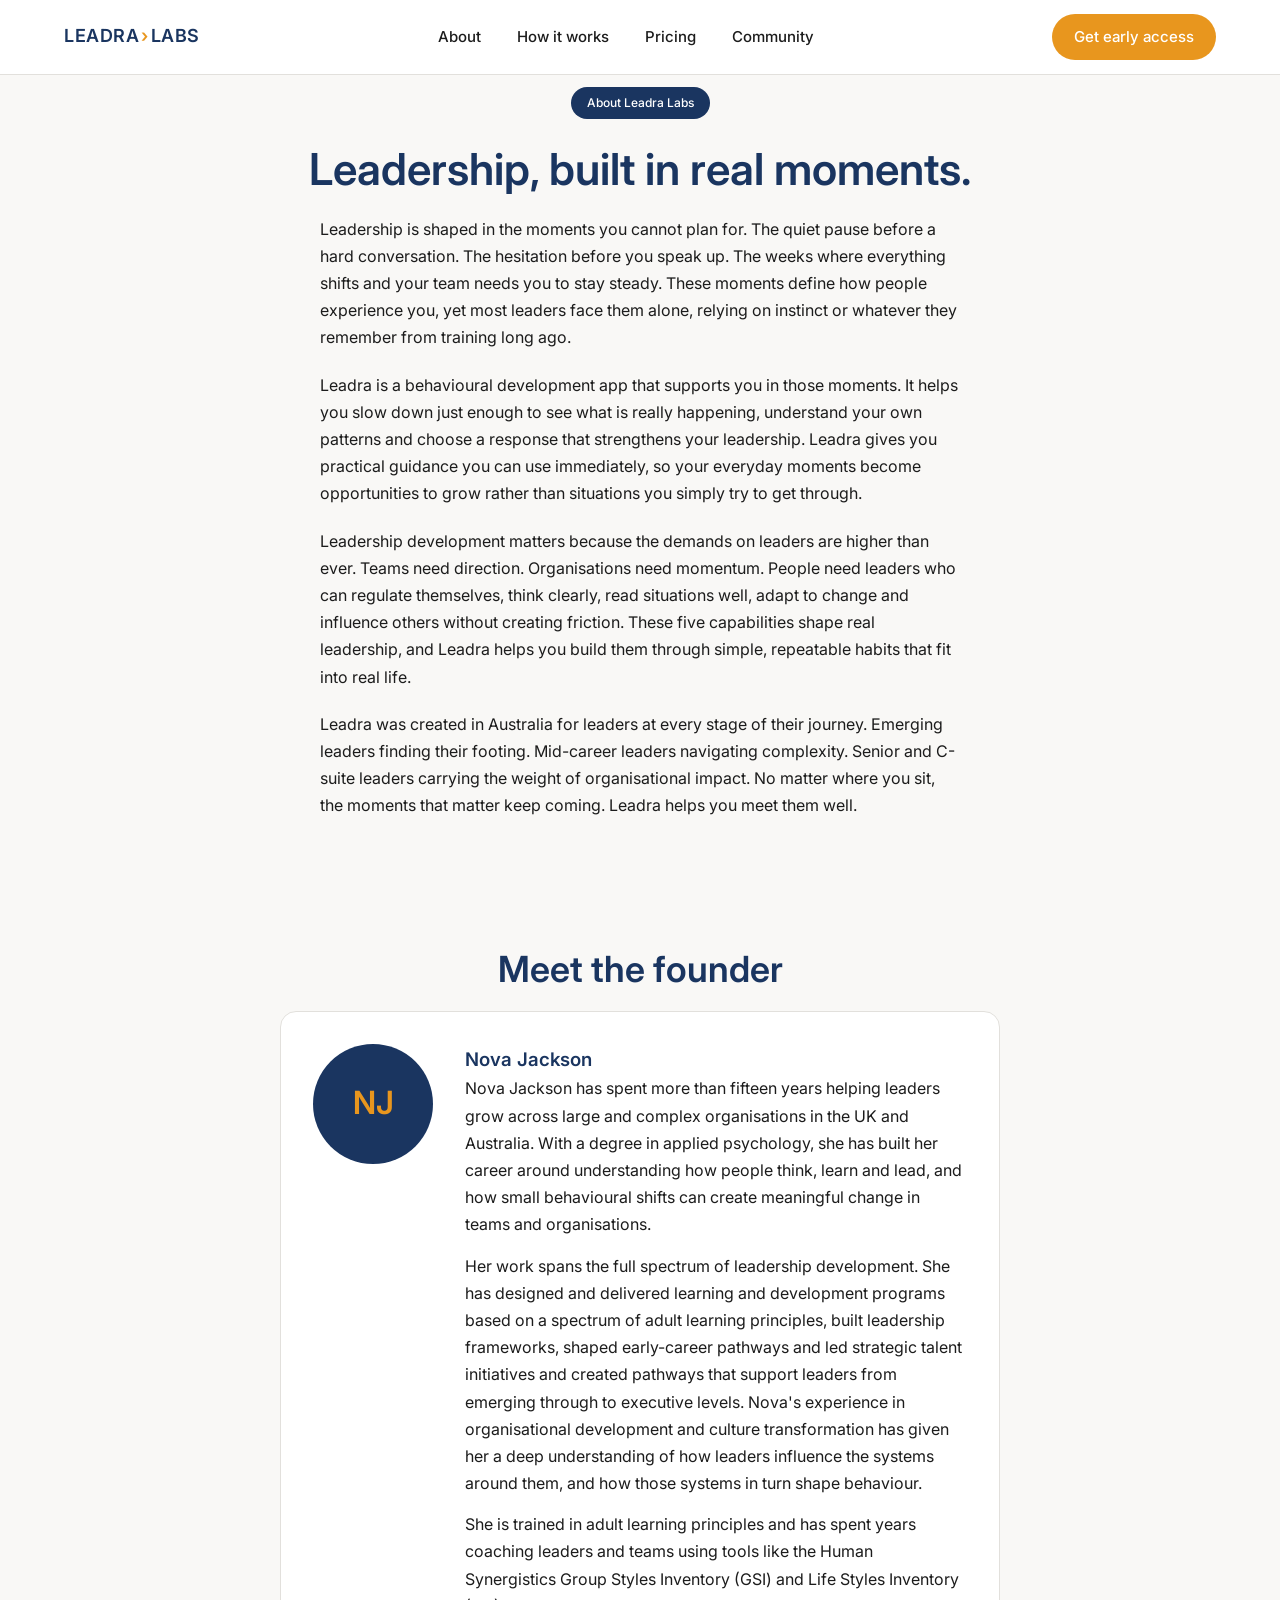
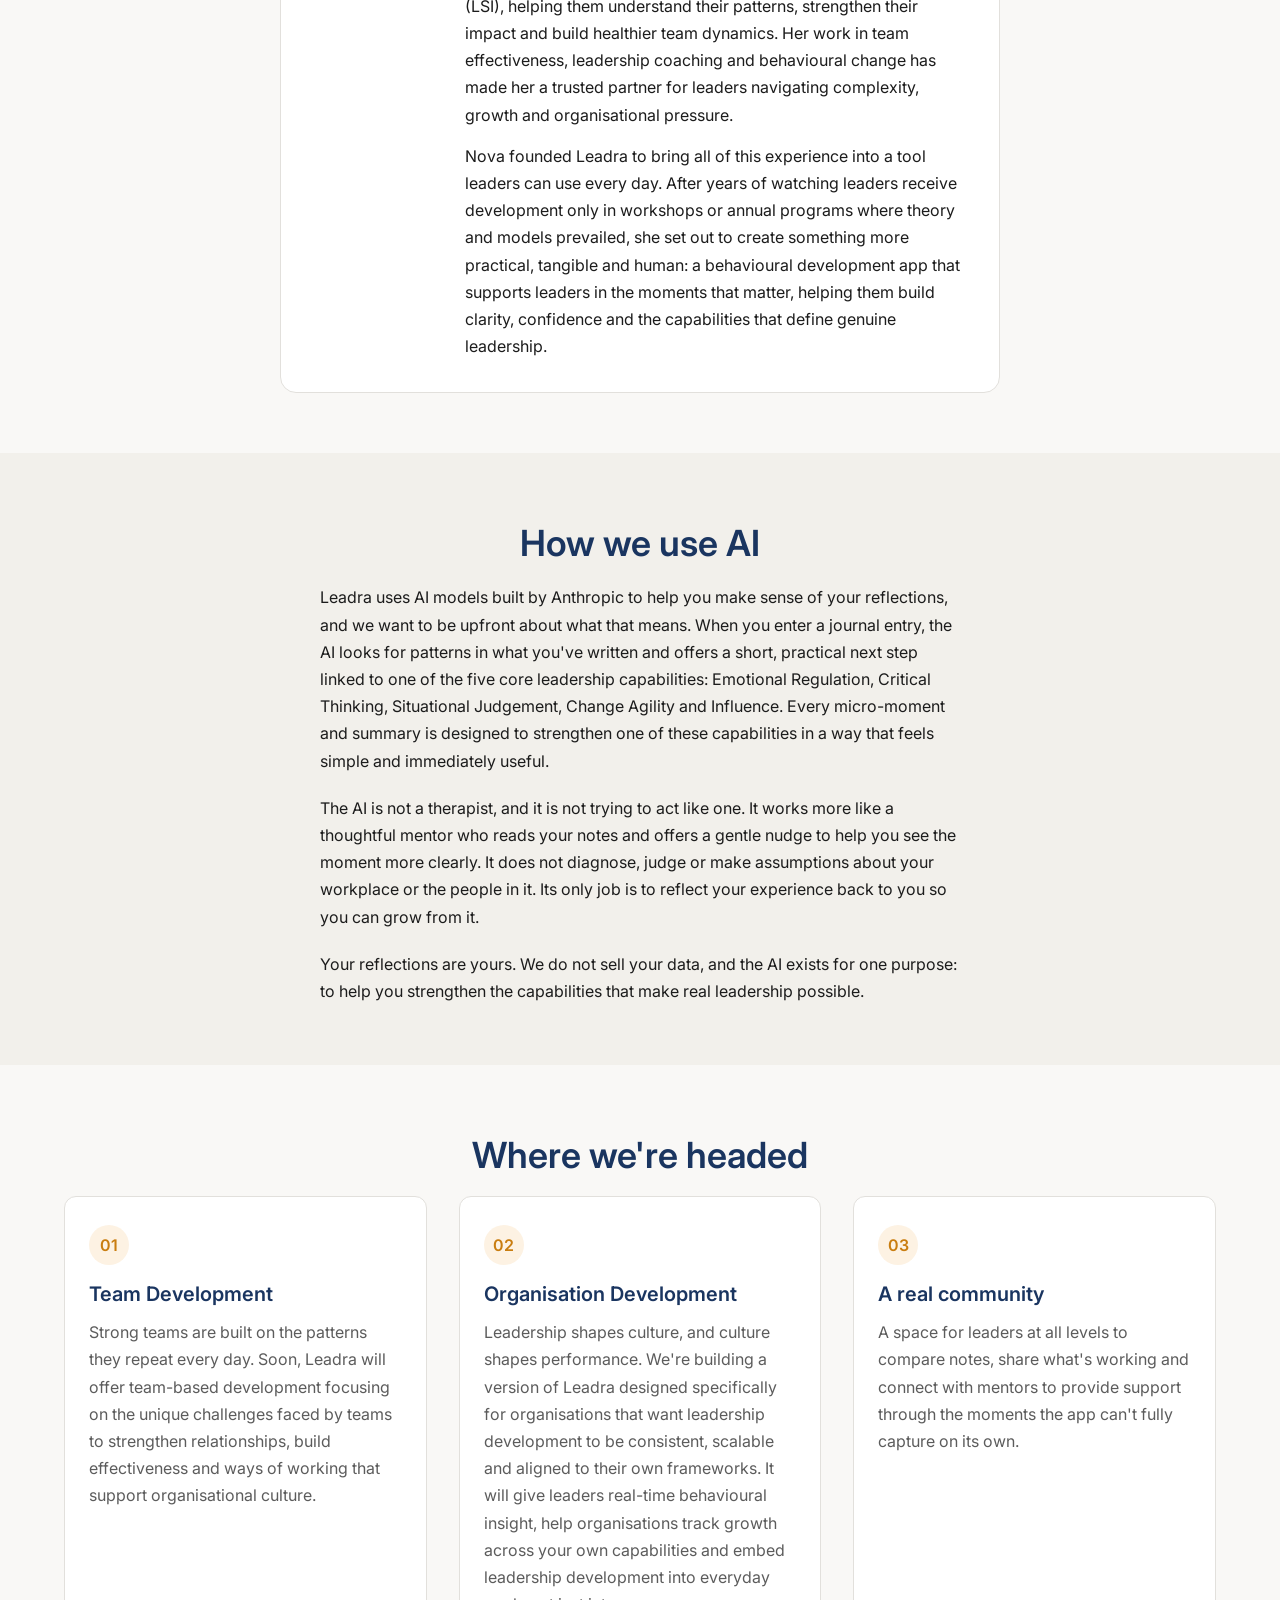
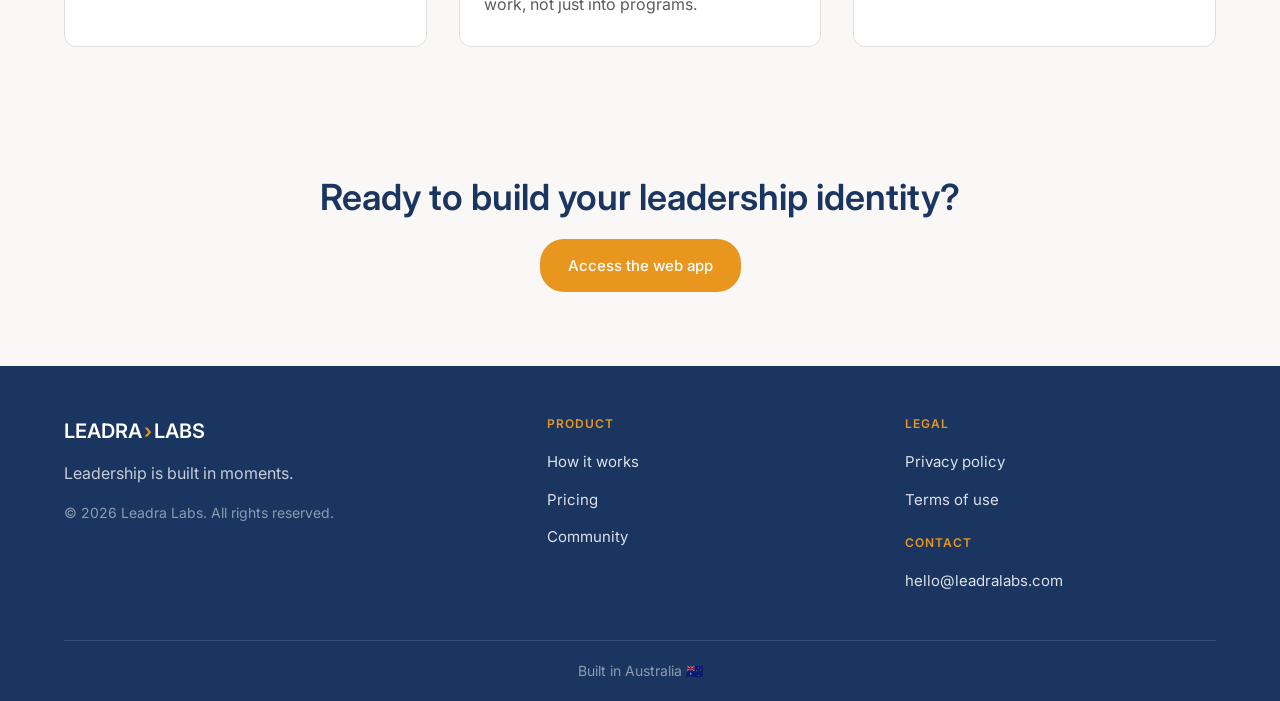
==== commit 6fc85a7b: "feat: extend Pages CMS to About and capability pages Add "about" and "capabilities_pages" sections t" ====
--- a/about.html
+++ b/about.html
@@ -46,24 +46,24 @@
 <!-- ============ PAGE HEADER ============ -->
 <section class="page-header">
   <div class="container">
-    <span class="eyebrow-pill">About Leadra Labs</span>
+    <span class="eyebrow-pill" data-content="about.eyebrow">About Leadra Labs</span>
     <!-- NOVA: edit copy here -->
-    <h1>Leadership, built in real moments.</h1>
+    <h1 data-content="about.headline">Leadership, built in real moments.</h1>
   </div>
 </section>
 
 <!-- ============ HERO BODY ============ -->
 <section id="what-is-leadra">
   <div class="container">
-    <div class="prose">
-      <!-- NOVA: edit copy here -->
-      <p>Leadership is shaped in the moments you cannot plan for. The quiet pause before a hard conversation. The hesitation before you speak up. The weeks where everything shifts and your team needs you to stay steady. These moments define how people experience you, yet most leaders face them alone, relying on instinct or whatever they remember from training long ago.</p>
-      <!-- NOVA: edit copy here -->
-      <p>Leadra is a behavioural development app that supports you in those moments. It helps you slow down just enough to see what is really happening, understand your own patterns and choose a response that strengthens your leadership. Leadra gives you practical guidance you can use immediately, so your everyday moments become opportunities to grow rather than situations you simply try to get through.</p>
-      <!-- NOVA: edit copy here -->
-      <p>Leadership development matters because the demands on leaders are higher than ever. Teams need direction. Organisations need momentum. People need leaders who can regulate themselves, think clearly, read situations well, adapt to change and influence others without creating friction. These five capabilities shape real leadership, and Leadra helps you build them through simple, repeatable habits that fit into real life.</p>
-      <!-- NOVA: edit copy here -->
-      <p>Leadra was created in Australia for leaders at every stage of their journey. Emerging leaders finding their footing. Mid-career leaders navigating complexity. Senior and C-suite leaders carrying the weight of organisational impact. No matter where you sit, the moments that matter keep coming. Leadra helps you meet them well.</p>
+    <div class="prose" data-content-list="about.hero_paragraphs">
+      <!-- NOVA: edit copy here -->
+      <p data-field="text">Leadership is shaped in the moments you cannot plan for. The quiet pause before a hard conversation. The hesitation before you speak up. The weeks where everything shifts and your team needs you to stay steady. These moments define how people experience you, yet most leaders face them alone, relying on instinct or whatever they remember from training long ago.</p>
+      <!-- NOVA: edit copy here -->
+      <p data-field="text">Leadra is a behavioural development app that supports you in those moments. It helps you slow down just enough to see what is really happening, understand your own patterns and choose a response that strengthens your leadership. Leadra gives you practical guidance you can use immediately, so your everyday moments become opportunities to grow rather than situations you simply try to get through.</p>
+      <!-- NOVA: edit copy here -->
+      <p data-field="text">Leadership development matters because the demands on leaders are higher than ever. Teams need direction. Organisations need momentum. People need leaders who can regulate themselves, think clearly, read situations well, adapt to change and influence others without creating friction. These five capabilities shape real leadership, and Leadra helps you build them through simple, repeatable habits that fit into real life.</p>
+      <!-- NOVA: edit copy here -->
+      <p data-field="text">Leadra was created in Australia for leaders at every stage of their journey. Emerging leaders finding their footing. Mid-career leaders navigating complexity. Senior and C-suite leaders carrying the weight of organisational impact. No matter where you sit, the moments that matter keep coming. Leadra helps you meet them well.</p>
     </div>
   </div>
 </section>
@@ -77,15 +77,17 @@
       <div class="avatar-placeholder">NJ</div>
       <div class="founder-text">
         <!-- NOVA: edit copy here -->
-        <h3>Nova Jackson</h3>
-        <!-- NOVA: edit copy here -->
-        <p>Nova Jackson has spent more than fifteen years helping leaders grow across large and complex organisations in the UK and Australia. With a degree in applied psychology, she has built her career around understanding how people think, learn and lead, and how small behavioural shifts can create meaningful change in teams and organisations.</p>
-        <!-- NOVA: edit copy here -->
-        <p>Her work spans the full spectrum of leadership development. She has designed and delivered learning and development programs based on a spectrum of adult learning principles, built leadership frameworks, shaped early-career pathways and led strategic talent initiatives and created pathways that support leaders from emerging through to executive levels. Nova's experience in organisational development and culture transformation has given her a deep understanding of how leaders influence the systems around them, and how those systems in turn shape behaviour.</p>
-        <!-- NOVA: edit copy here -->
-        <p>She is trained in adult learning principles and has spent years coaching leaders and teams using tools like the Human Synergistics Group Styles Inventory (GSI) and Life Styles Inventory (LSI), helping them understand their patterns, strengthen their impact and build healthier team dynamics. Her work in team effectiveness, leadership coaching and behavioural change has made her a trusted partner for leaders navigating complexity, growth and organisational pressure.</p>
-        <!-- NOVA: edit copy here -->
-        <p>Nova founded Leadra to bring all of this experience into a tool leaders can use every day. After years of watching leaders receive development only in workshops or annual programs where theory and models prevailed, she set out to create something more practical, tangible and human: a behavioural development app that supports leaders in the moments that matter, helping them build clarity, confidence and the capabilities that define genuine leadership.</p>
+        <h3 data-content="about.founder.name">Nova Jackson</h3>
+        <div data-content-list="about.founder.paragraphs">
+          <!-- NOVA: edit copy here -->
+          <p data-field="text">Nova Jackson has spent more than fifteen years helping leaders grow across large and complex organisations in the UK and Australia. With a degree in applied psychology, she has built her career around understanding how people think, learn and lead, and how small behavioural shifts can create meaningful change in teams and organisations.</p>
+          <!-- NOVA: edit copy here -->
+          <p data-field="text">Her work spans the full spectrum of leadership development. She has designed and delivered learning and development programs based on a spectrum of adult learning principles, built leadership frameworks, shaped early-career pathways and led strategic talent initiatives and created pathways that support leaders from emerging through to executive levels. Nova's experience in organisational development and culture transformation has given her a deep understanding of how leaders influence the systems around them, and how those systems in turn shape behaviour.</p>
+          <!-- NOVA: edit copy here -->
+          <p data-field="text">She is trained in adult learning principles and has spent years coaching leaders and teams using tools like the Human Synergistics Group Styles Inventory (GSI) and Life Styles Inventory (LSI), helping them understand their patterns, strengthen their impact and build healthier team dynamics. Her work in team effectiveness, leadership coaching and behavioural change has made her a trusted partner for leaders navigating complexity, growth and organisational pressure.</p>
+          <!-- NOVA: edit copy here -->
+          <p data-field="text">Nova founded Leadra to bring all of this experience into a tool leaders can use every day. After years of watching leaders receive development only in workshops or annual programs where theory and models prevailed, she set out to create something more practical, tangible and human: a behavioural development app that supports leaders in the moments that matter, helping them build clarity, confidence and the capabilities that define genuine leadership.</p>
+        </div>
       </div>
     </div>
   </div>
@@ -95,13 +97,13 @@
 <section id="how-we-use-ai" class="trust-section">
   <div class="container">
     <h2 class="section-heading">How we use AI</h2>
-    <div class="prose">
-      <!-- NOVA: edit copy here -->
-      <p>Leadra uses AI models built by Anthropic to help you make sense of your reflections, and we want to be upfront about what that means. When you enter a journal entry, the AI looks for patterns in what you've written and offers a short, practical next step linked to one of the five core leadership capabilities: Emotional Regulation, Critical Thinking, Situational Judgement, Change Agility and Influence. Every micro-moment and summary is designed to strengthen one of these capabilities in a way that feels simple and immediately useful.</p>
-      <!-- NOVA: edit copy here -->
-      <p>The AI is not a therapist, and it is not trying to act like one. It works more like a thoughtful mentor who reads your notes and offers a gentle nudge to help you see the moment more clearly. It does not diagnose, judge or make assumptions about your workplace or the people in it. Its only job is to reflect your experience back to you so you can grow from it.</p>
-      <!-- NOVA: edit copy here -->
-      <p>Your reflections are yours. We do not sell your data, and the AI exists for one purpose: to help you strengthen the capabilities that make real leadership possible.</p>
+    <div class="prose" data-content-list="about.how_we_use_ai.paragraphs">
+      <!-- NOVA: edit copy here -->
+      <p data-field="text">Leadra uses AI models built by Anthropic to help you make sense of your reflections, and we want to be upfront about what that means. When you enter a journal entry, the AI looks for patterns in what you've written and offers a short, practical next step linked to one of the five core leadership capabilities: Emotional Regulation, Critical Thinking, Situational Judgement, Change Agility and Influence. Every micro-moment and summary is designed to strengthen one of these capabilities in a way that feels simple and immediately useful.</p>
+      <!-- NOVA: edit copy here -->
+      <p data-field="text">The AI is not a therapist, and it is not trying to act like one. It works more like a thoughtful mentor who reads your notes and offers a gentle nudge to help you see the moment more clearly. It does not diagnose, judge or make assumptions about your workplace or the people in it. Its only job is to reflect your experience back to you so you can grow from it.</p>
+      <!-- NOVA: edit copy here -->
+      <p data-field="text">Your reflections are yours. We do not sell your data, and the AI exists for one purpose: to help you strengthen the capabilities that make real leadership possible.</p>
     </div>
   </div>
 </section>
@@ -110,27 +112,27 @@
 <section id="roadmap">
   <div class="container">
     <h2 class="section-heading">Where we're headed</h2>
-    <div class="roadmap-grid">
+    <div class="roadmap-grid" data-content-list="about.roadmap">
       <div class="roadmap-card">
-        <div class="roadmap-icon">01</div>
-        <!-- NOVA: edit copy here -->
-        <h3>Team Development</h3>
-        <!-- NOVA: edit copy here -->
-        <p>Strong teams are built on the patterns they repeat every day. Soon, Leadra will offer team-based development focusing on the unique challenges faced by teams to strengthen relationships, build effectiveness and ways of working that support organisational culture.</p>
+        <div class="roadmap-icon" data-field="number">01</div>
+        <!-- NOVA: edit copy here -->
+        <h3 data-field="heading">Team Development</h3>
+        <!-- NOVA: edit copy here -->
+        <p data-field="body">Strong teams are built on the patterns they repeat every day. Soon, Leadra will offer team-based development focusing on the unique challenges faced by teams to strengthen relationships, build effectiveness and ways of working that support organisational culture.</p>
       </div>
       <div class="roadmap-card">
-        <div class="roadmap-icon">02</div>
-        <!-- NOVA: edit copy here -->
-        <h3>Organisation Development</h3>
-        <!-- NOVA: edit copy here -->
-        <p>Leadership shapes culture, and culture shapes performance. We're building a version of Leadra designed specifically for organisations that want leadership development to be consistent, scalable and aligned to their own frameworks. It will give leaders real-time behavioural insight, help organisations track growth across your own capabilities and embed leadership development into everyday work, not just into programs.</p>
+        <div class="roadmap-icon" data-field="number">02</div>
+        <!-- NOVA: edit copy here -->
+        <h3 data-field="heading">Organisation Development</h3>
+        <!-- NOVA: edit copy here -->
+        <p data-field="body">Leadership shapes culture, and culture shapes performance. We're building a version of Leadra designed specifically for organisations that want leadership development to be consistent, scalable and aligned to their own frameworks. It will give leaders real-time behavioural insight, help organisations track growth across your own capabilities and embed leadership development into everyday work, not just into programs.</p>
       </div>
       <div class="roadmap-card">
-        <div class="roadmap-icon">03</div>
-        <!-- NOVA: edit copy here -->
-        <h3>A real community</h3>
-        <!-- NOVA: edit copy here -->
-        <p>A space for leaders at all levels to compare notes, share what's working and connect with mentors to provide support through the moments the app can't fully capture on its own.</p>
+        <div class="roadmap-icon" data-field="number">03</div>
+        <!-- NOVA: edit copy here -->
+        <h3 data-field="heading">A real community</h3>
+        <!-- NOVA: edit copy here -->
+        <p data-field="body">A space for leaders at all levels to compare notes, share what's working and connect with mentors to provide support through the moments the app can't fully capture on its own.</p>
       </div>
     </div>
   </div>
@@ -140,7 +142,7 @@
 <section class="get-access">
   <div class="container">
     <!-- NOVA: edit copy here -->
-    <h2 class="section-heading">Ready to build your leadership identity?</h2>
+    <h2 class="section-heading" data-content="about.get_access_heading">Ready to build your leadership identity?</h2>
     <div class="get-access-ctas">
       <a href="#" class="btn btn-gold"><!-- TODO: replace with real link -->Access the web app</a>
     </div>
@@ -193,5 +195,96 @@
   });
 </script>
 
+<!--
+  Loads page copy from content.json and populates it into the page.
+  If content.json is missing, unreachable, or malformed, this silently does nothing
+  and the hardcoded text already in the HTML above is shown instead (fallback).
+-->
+<script>
+  function getByPath(obj, path) {
+    return path.split('.').reduce(function (value, key) {
+      return (value === undefined || value === null) ? undefined : value[key];
+    }, obj);
+  }
+
+  function applySimpleFields(root, content) {
+    root.querySelectorAll('[data-content]').forEach(function (el) {
+      var value = getByPath(content, el.getAttribute('data-content'));
+      if (typeof value === 'string' && value.length > 0) {
+        el.textContent = value;
+      }
+    });
+  }
+
+  function applyFieldsToCard(card, item) {
+    card.querySelectorAll('[data-field]').forEach(function (el) {
+      var field = el.getAttribute('data-field');
+      var value = item[field];
+      if (typeof value === 'string' && value.length > 0) {
+        el.textContent = value;
+      }
+    });
+    card.querySelectorAll('[data-field-list]').forEach(function (listEl) {
+      var items = item[listEl.getAttribute('data-field-list')];
+      if (Array.isArray(items) && items.length > 0) {
+        populateList(listEl, items, function (li, text) {
+          var textEl = li.querySelector('[data-field="text"]');
+          if (textEl && typeof text === 'string') {
+            textEl.textContent = text;
+          }
+        });
+      }
+    });
+  }
+
+  function populateList(container, items, fillItem) {
+    var template = container.children[0];
+    if (!template) return;
+    var templateClone = template.cloneNode(true);
+
+    items.forEach(function (item, index) {
+      var node = index === 0 ? template : templateClone.cloneNode(true);
+      fillItem(node, item);
+      if (index > 0) {
+        container.appendChild(node);
+      }
+    });
+
+    // Remove any leftover static entries beyond what content.json provided
+    while (container.children.length > items.length) {
+      container.removeChild(container.lastElementChild);
+    }
+  }
+
+  function applyContentLists(root, content) {
+    root.querySelectorAll('[data-content-list]').forEach(function (container) {
+      var items = getByPath(content, container.getAttribute('data-content-list'));
+      if (!Array.isArray(items) || items.length === 0) return;
+
+      populateList(container, items, function (node, item) {
+        if (typeof item === 'string') {
+          var textEl = node.querySelector('[data-field="text"]');
+          if (textEl) textEl.textContent = item;
+        } else if (item && typeof item === 'object') {
+          applyFieldsToCard(node, item);
+        }
+      });
+    });
+  }
+
+  fetch('content.json')
+    .then(function (response) {
+      if (!response.ok) throw new Error('content.json not found');
+      return response.json();
+    })
+    .then(function (content) {
+      applyContentLists(document, content);
+      applySimpleFields(document, content);
+    })
+    .catch(function () {
+      // content.json missing or invalid — hardcoded fallback text stays as-is
+    });
+</script>
+
 </body>
 </html>
--- a/assets/style.css
+++ b/assets/style.css
@@ -272,20 +272,6 @@
   margin-bottom: 16px;
 }
 
-.capability-icon-lg {
-  width: 64px;
-  height: 64px;
-  border-radius: 50%;
-  background: rgba(232,150,30,0.12);
-  color: var(--gold-hover);
-  display: flex;
-  align-items: center;
-  justify-content: center;
-  font-size: 20px;
-  font-weight: 600;
-  margin: 0 auto 16px;
-}
-
 .capability-card h3 {
   font-size: 16px;
   color: var(--navy);
@@ -538,13 +524,15 @@
 .page-header {
   background: var(--off-white);
   text-align: center;
-  padding: 48px 0 40px;
+  padding: 12px 0 8px;
 }
 .page-header h1 {
   font-size: 44px;
   line-height: 1.2;
-  margin-top: 14px;
-}
+  margin-top: 24px;
+}
+
+#what-is-leadra { padding-top: 12px; }
 
 /* ---------- About page: prose ---------- */
 .prose {
@@ -651,14 +639,33 @@
 .capability-page-header {
   background: var(--off-white);
   text-align: center;
-  padding: 48px 0 40px;
-}
-.capability-page-header h1 {
-  font-size: 40px;
-  line-height: 1.25;
+  padding: 20px 0 8px;
+}
+
+h1.capability-pill {
+  display: inline-block;
+  background: var(--navy);
+  color: var(--white);
+  font-size: 18px;
+  font-weight: 600;
+  padding: 12px 28px;
+  border-radius: 32px;
+}
+
+.capability-page-header h2 {
+  font-size: 28px;
+  line-height: 1.3;
   max-width: 780px;
-  margin: 0 auto;
-}
+  margin: 20px auto 0;
+}
+
+.capability-supports-heading {
+  font-size: 22px;
+  max-width: 640px;
+  margin: 20px auto 16px;
+}
+
+#capability-body { padding-top: 16px; }
 
 .capability-cta-card {
   background: var(--white);
@@ -702,7 +709,8 @@
 
   h2.section-heading { font-size: 28px; }
   .page-header h1 { font-size: 32px; }
-  .capability-page-header h1 { font-size: 28px; }
+  .capability-page-header h2 { font-size: 24px; }
+  .capability-pill { font-size: 15px; padding: 10px 22px; }
 
   .founder-card { flex-direction: column; align-items: center; text-align: center; }
 
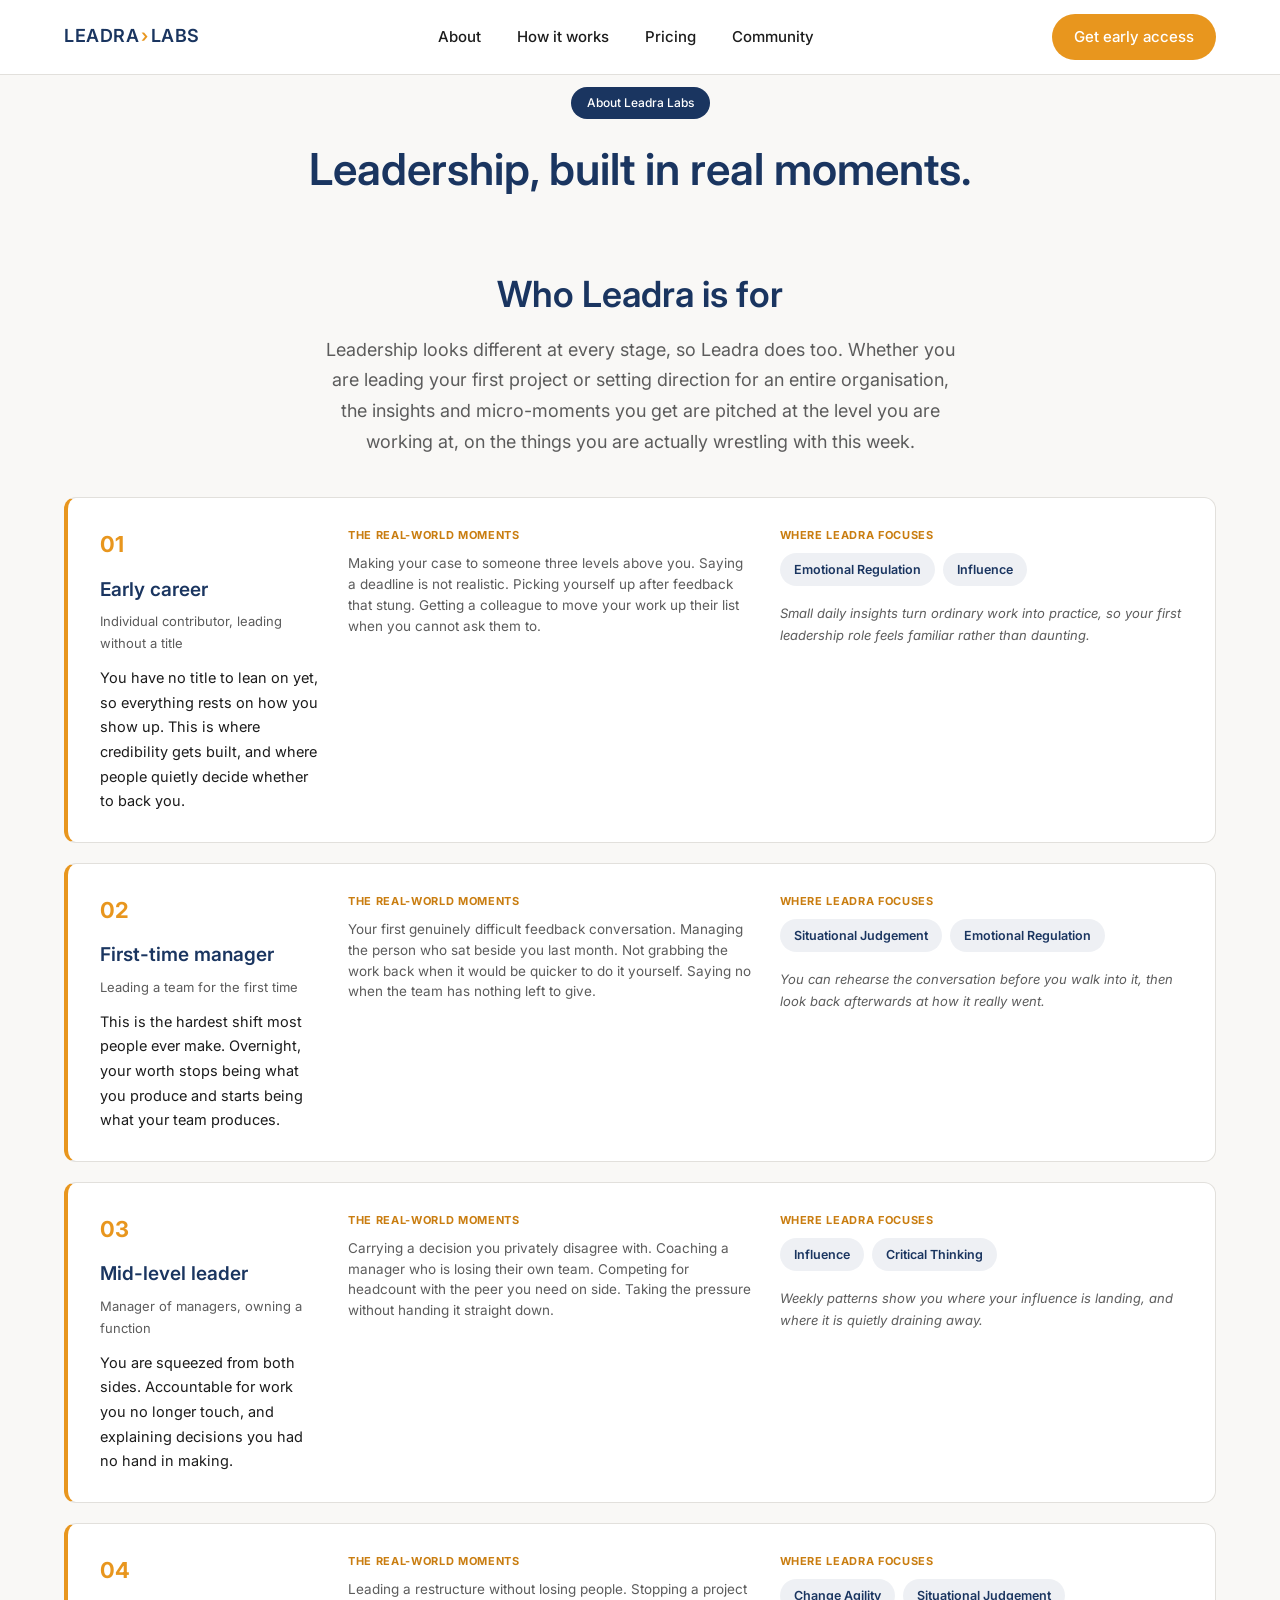
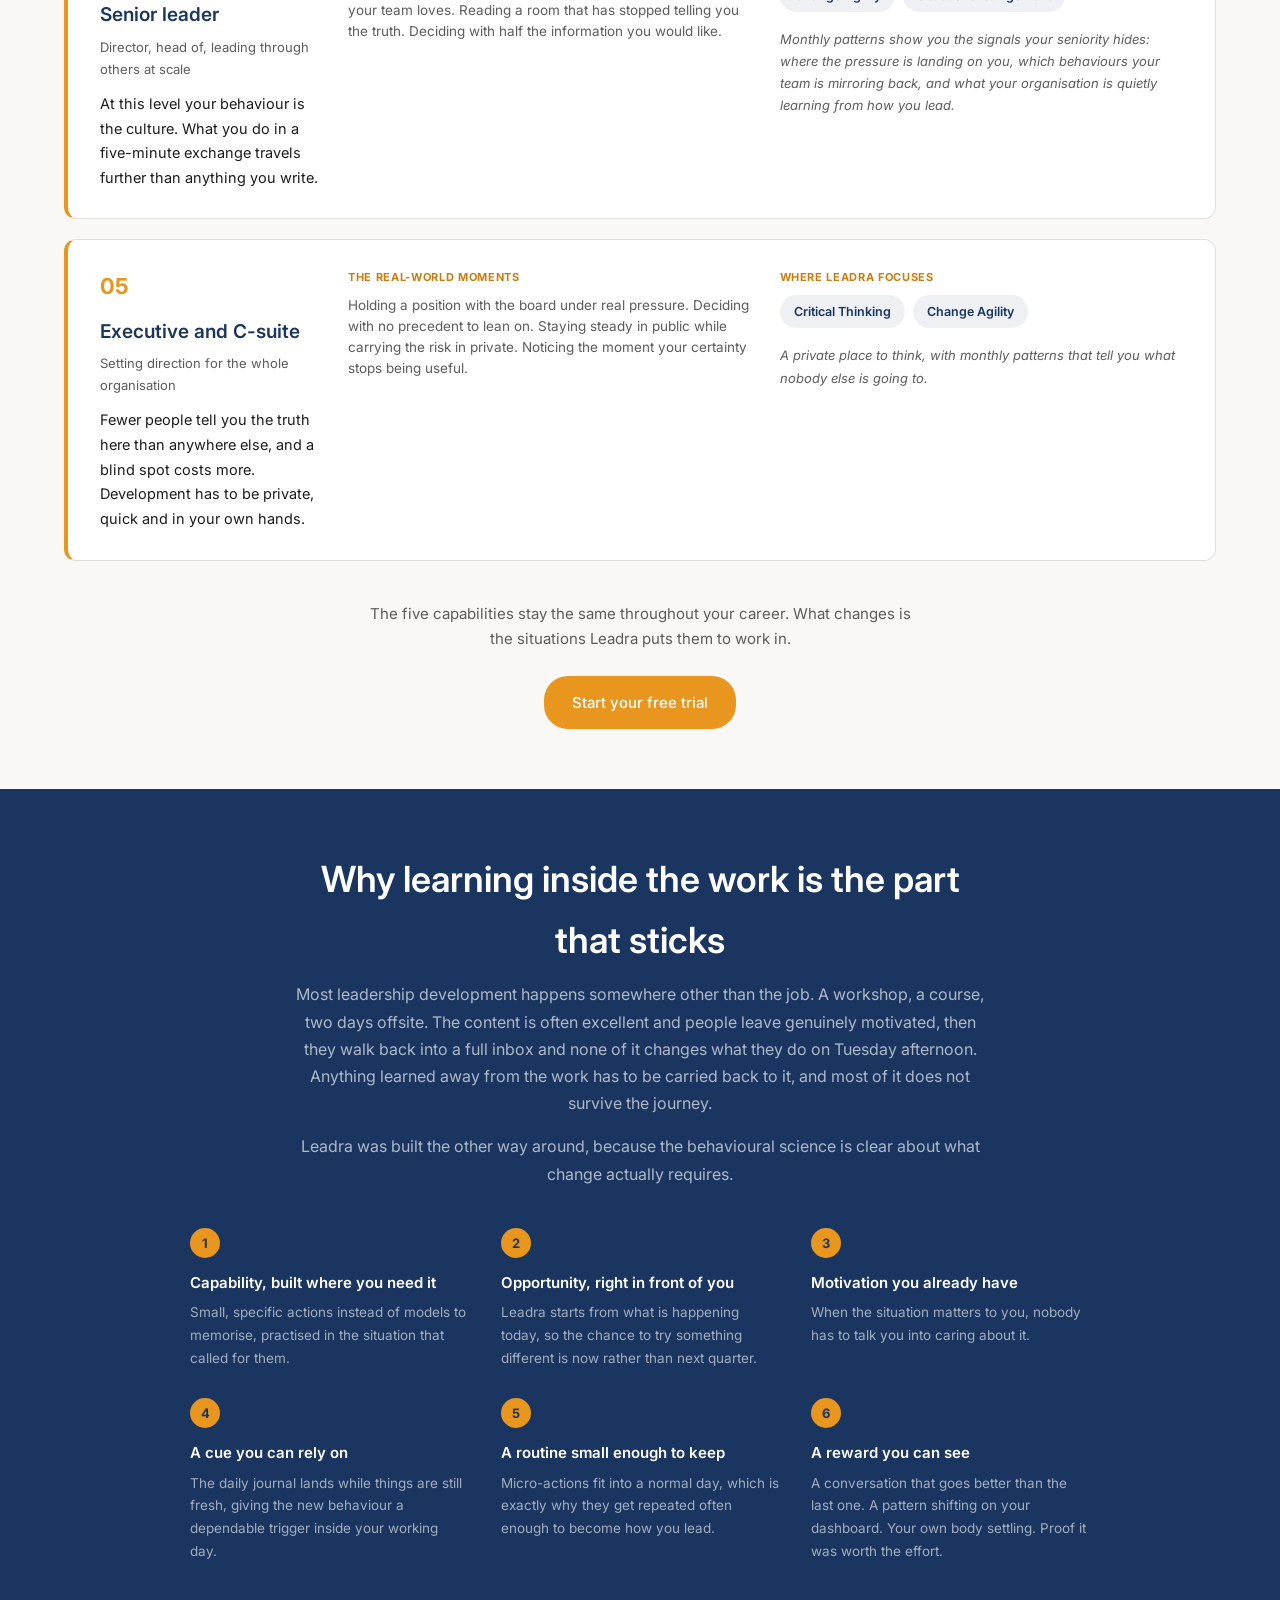
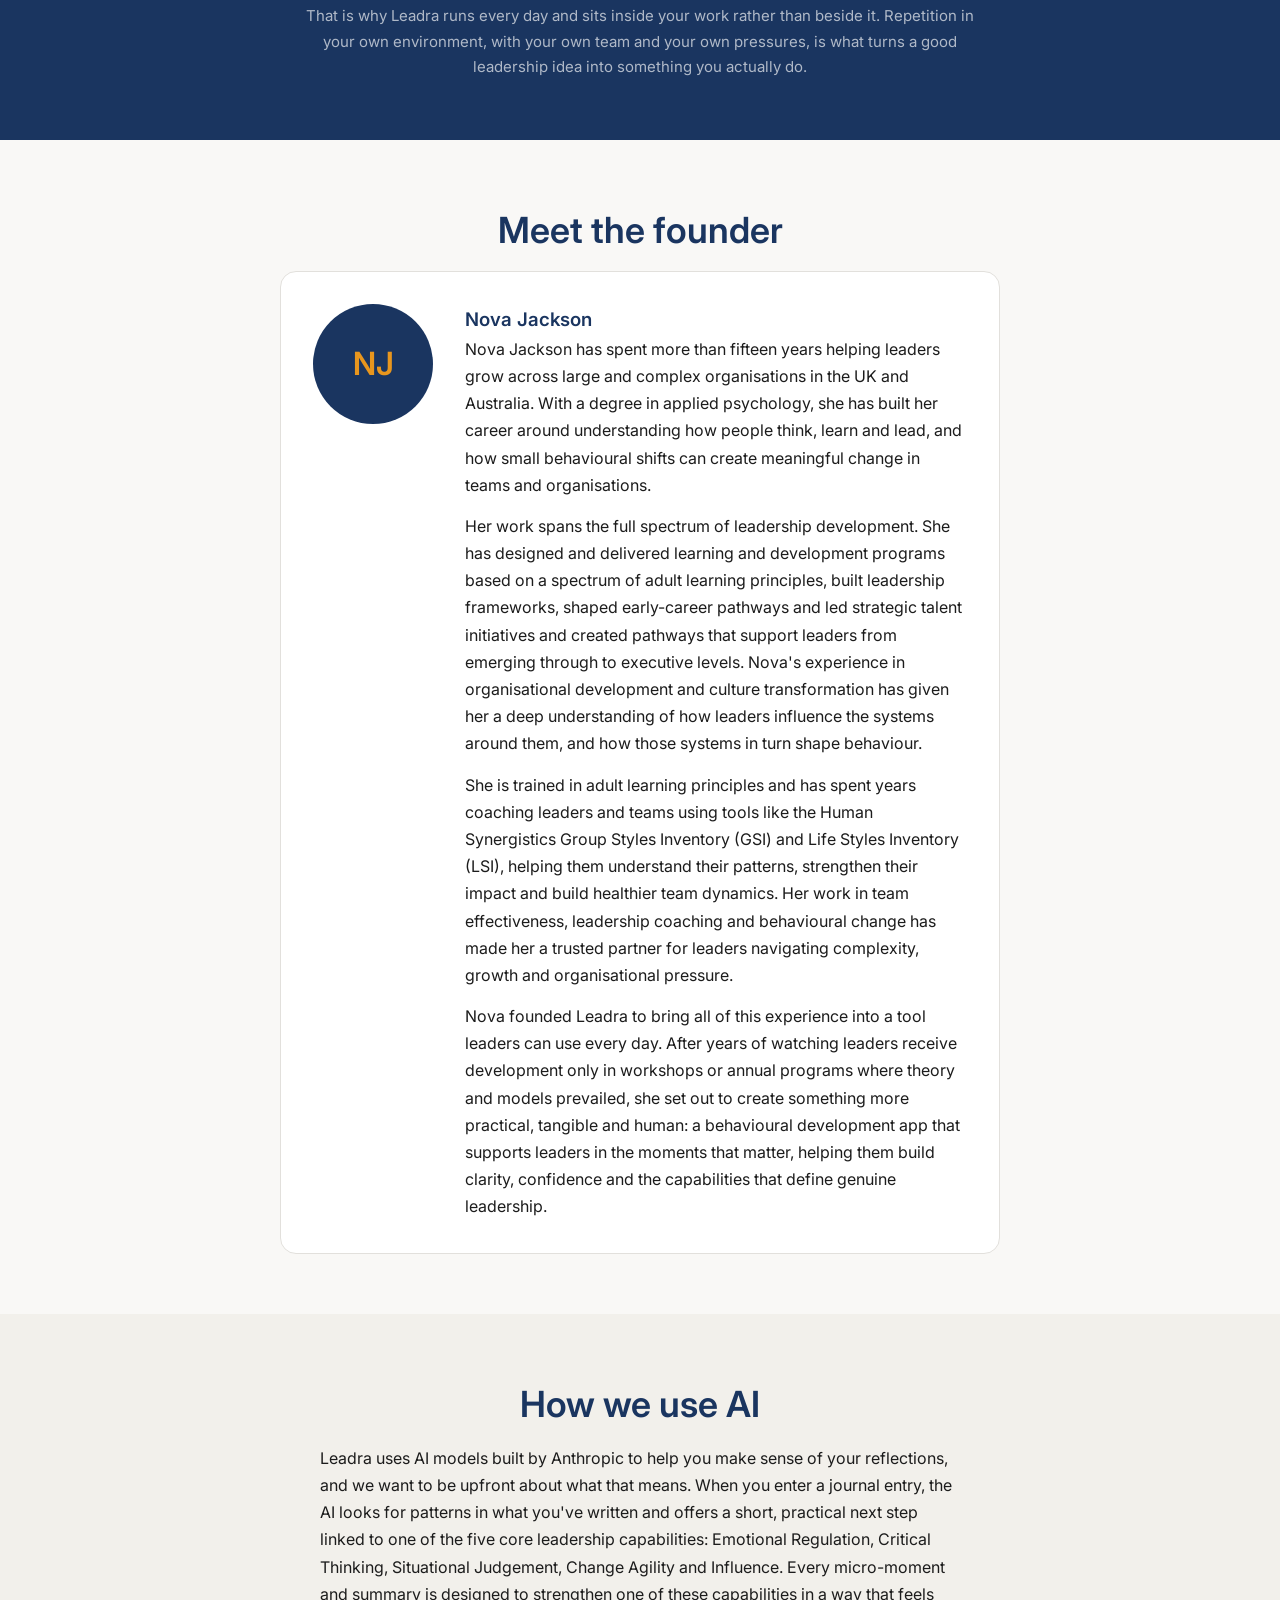
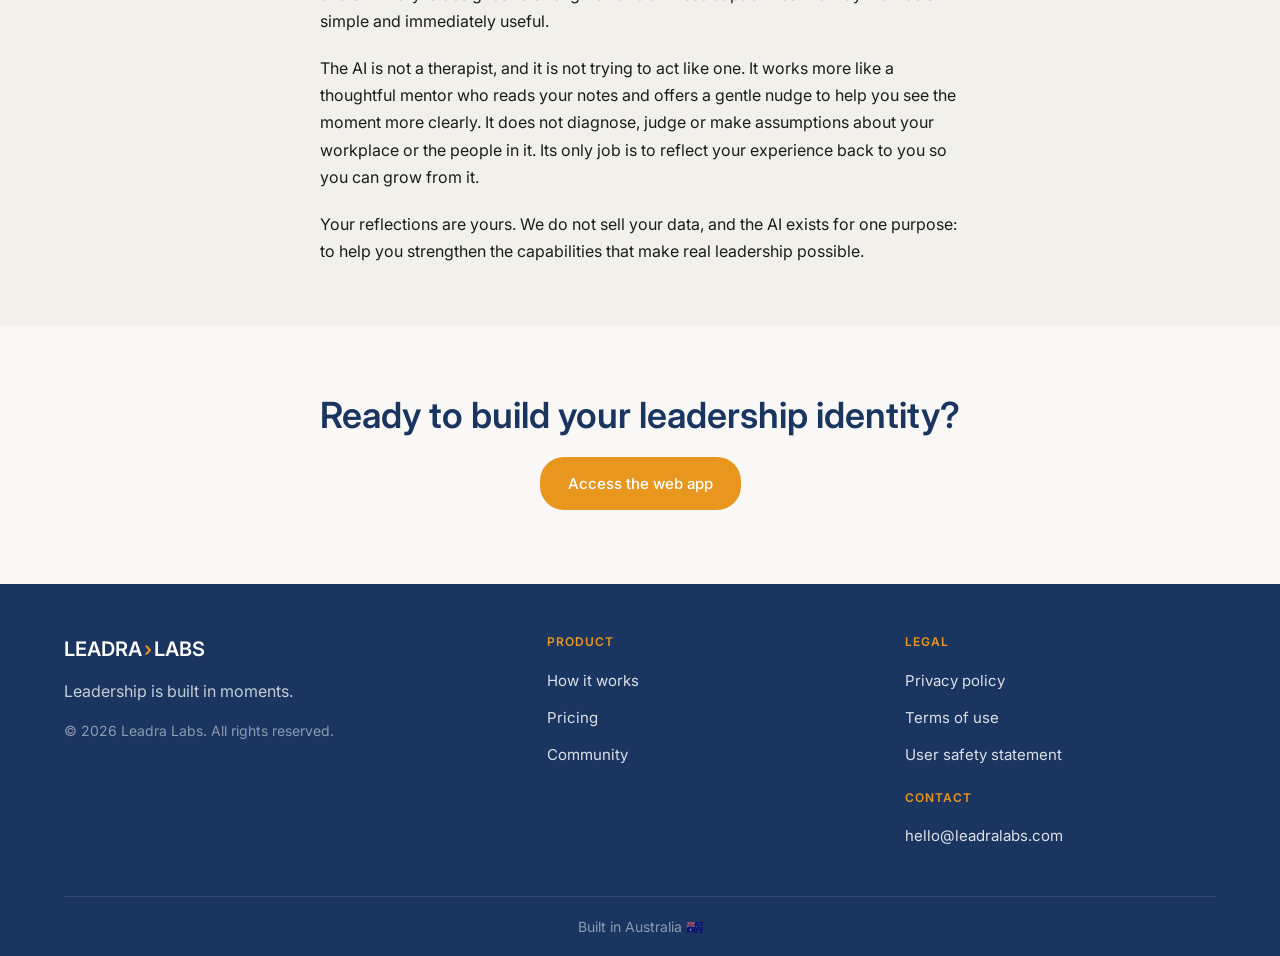
==== commit 502cec15: "feat: add About page Restructure the About page to match Nova's new Claude Design export: Who Leadra" ====
--- a/about.html
+++ b/about.html
@@ -31,7 +31,7 @@
       <a href="index.html#community">Community</a>
     </nav>
     <div class="nav-right">
-      <a href="#" class="btn btn-gold-sm"><!-- TODO: replace with real link -->Get early access</a>
+      <a href="https://app.leadralabs.com" class="btn btn-gold-sm">Get early access</a>
       <button class="hamburger" id="hamburgerBtn" aria-label="Toggle menu">☰</button>
     </div>
   </div>
@@ -52,19 +52,88 @@
   </div>
 </section>
 
-<!-- ============ HERO BODY ============ -->
-<section id="what-is-leadra">
-  <div class="container">
-    <div class="prose" data-content-list="about.hero_paragraphs">
-      <!-- NOVA: edit copy here -->
-      <p data-field="text">Leadership is shaped in the moments you cannot plan for. The quiet pause before a hard conversation. The hesitation before you speak up. The weeks where everything shifts and your team needs you to stay steady. These moments define how people experience you, yet most leaders face them alone, relying on instinct or whatever they remember from training long ago.</p>
-      <!-- NOVA: edit copy here -->
-      <p data-field="text">Leadra is a behavioural development app that supports you in those moments. It helps you slow down just enough to see what is really happening, understand your own patterns and choose a response that strengthens your leadership. Leadra gives you practical guidance you can use immediately, so your everyday moments become opportunities to grow rather than situations you simply try to get through.</p>
-      <!-- NOVA: edit copy here -->
-      <p data-field="text">Leadership development matters because the demands on leaders are higher than ever. Teams need direction. Organisations need momentum. People need leaders who can regulate themselves, think clearly, read situations well, adapt to change and influence others without creating friction. These five capabilities shape real leadership, and Leadra helps you build them through simple, repeatable habits that fit into real life.</p>
-      <!-- NOVA: edit copy here -->
-      <p data-field="text">Leadra was created in Australia for leaders at every stage of their journey. Emerging leaders finding their footing. Mid-career leaders navigating complexity. Senior and C-suite leaders carrying the weight of organisational impact. No matter where you sit, the moments that matter keep coming. Leadra helps you meet them well.</p>
-    </div>
+<!-- ============ WHO LEADRA IS FOR ============ -->
+<section id="who-its-for">
+  <div class="container">
+    <h2 class="section-heading" data-content="about.who_its_for.heading">Who Leadra is for</h2>
+    <p class="stage-intro" data-content="about.who_its_for.intro">Leadership looks different at every stage, so Leadra does too. Whether you are leading your first project or setting direction for an entire organisation, the insights and micro-moments you get are pitched at the level you are working at, on the things you are actually wrestling with this week.</p>
+
+    <div class="stage-list" data-content-list="about.who_its_for.stages">
+      <div class="stage-card">
+        <div>
+          <div class="stage-num" data-field="number">01</div>
+          <!-- NOVA: edit copy here -->
+          <h3 data-field="title">Early career</h3>
+          <p class="stage-subtitle" data-field="subtitle">Individual contributor, leading without a title</p>
+          <p class="stage-body" data-field="body">You have no title to lean on yet, so everything rests on how you show up. This is where credibility gets built, and where people quietly decide whether to back you.</p>
+        </div>
+        <div>
+          <div class="stage-label">The real-world moments</div>
+          <p class="stage-moments" data-field="moments">Making your case to someone three levels above you. Saying a deadline is not realistic. Picking yourself up after feedback that stung. Getting a colleague to move your work up their list when you cannot ask them to.</p>
+        </div>
+        <div>
+          <div class="stage-label">Where Leadra focuses</div>
+          <div class="stage-focus" data-field-list="focus">
+            <span class="stage-focus-tag"><span data-field="text">Emotional Regulation</span></span>
+          </div>
+          <p class="stage-insight" data-field="insight">Small daily insights turn ordinary work into practice, so your first leadership role feels familiar rather than daunting.</p>
+        </div>
+      </div>
+    </div>
+
+    <p class="stage-closing" data-content="about.who_its_for.closing">The five capabilities stay the same throughout your career. What changes is the situations Leadra puts them to work in.</p>
+    <div class="stage-cta">
+      <a href="https://app.leadralabs.com" class="btn btn-gold" data-content="about.who_its_for.cta_label">Start your free trial</a>
+    </div>
+  </div>
+</section>
+
+<!-- ============ WHY LEARNING INSIDE THE WORK STICKS ============ -->
+<section class="sticks-section">
+  <div class="container">
+    <h2 class="section-heading" data-content="about.why_it_sticks.heading">Why learning inside the work is the part that sticks</h2>
+    <div class="sticks-intro" data-content-list="about.why_it_sticks.intro">
+      <!-- NOVA: edit copy here -->
+      <p data-field="text">Most leadership development happens somewhere other than the job. A workshop, a course, two days offsite. The content is often excellent and people leave genuinely motivated, then they walk back into a full inbox and none of it changes what they do on Tuesday afternoon. Anything learned away from the work has to be carried back to it, and most of it does not survive the journey.</p>
+      <!-- NOVA: edit copy here -->
+      <p data-field="text">Leadra was built the other way around, because the behavioural science is clear about what change actually requires.</p>
+    </div>
+
+    <div class="sticks-grid" data-content-list="about.why_it_sticks.points">
+      <div class="sticks-point">
+        <div class="num">1</div>
+        <!-- NOVA: edit copy here -->
+        <h3 data-field="label">Capability, built where you need it</h3>
+        <p data-field="body">Small, specific actions instead of models to memorise, practised in the situation that called for them.</p>
+      </div>
+      <div class="sticks-point">
+        <div class="num">2</div>
+        <h3 data-field="label">Opportunity, right in front of you</h3>
+        <p data-field="body">Leadra starts from what is happening today, so the chance to try something different is now rather than next quarter.</p>
+      </div>
+      <div class="sticks-point">
+        <div class="num">3</div>
+        <h3 data-field="label">Motivation you already have</h3>
+        <p data-field="body">When the situation matters to you, nobody has to talk you into caring about it.</p>
+      </div>
+      <div class="sticks-point">
+        <div class="num">4</div>
+        <h3 data-field="label">A cue you can rely on</h3>
+        <p data-field="body">The daily journal lands while things are still fresh, giving the new behaviour a dependable trigger inside your working day.</p>
+      </div>
+      <div class="sticks-point">
+        <div class="num">5</div>
+        <h3 data-field="label">A routine small enough to keep</h3>
+        <p data-field="body">Micro-actions fit into a normal day, which is exactly why they get repeated often enough to become how you lead.</p>
+      </div>
+      <div class="sticks-point">
+        <div class="num">6</div>
+        <h3 data-field="label">A reward you can see</h3>
+        <p data-field="body">A conversation that goes better than the last one. A pattern shifting on your dashboard. Your own body settling. Proof it was worth the effort.</p>
+      </div>
+    </div>
+
+    <p class="sticks-closing" data-content="about.why_it_sticks.closing">That is why Leadra runs every day and sits inside your work rather than beside it. Repetition in your own environment, with your own team and your own pressures, is what turns a good leadership idea into something you actually do.</p>
   </div>
 </section>
 
@@ -74,7 +143,7 @@
     <h2 class="section-heading">Meet the founder</h2>
     <div class="founder-card">
       <!-- TODO: replace with Nova's headshot -->
-      <div class="avatar-placeholder">NJ</div>
+      <div class="avatar-placeholder" id="founder-photo">NJ</div>
       <div class="founder-text">
         <!-- NOVA: edit copy here -->
         <h3 data-content="about.founder.name">Nova Jackson</h3>
@@ -108,43 +177,13 @@
   </div>
 </section>
 
-<!-- ============ WHERE WE'RE HEADED ============ -->
-<section id="roadmap">
-  <div class="container">
-    <h2 class="section-heading">Where we're headed</h2>
-    <div class="roadmap-grid" data-content-list="about.roadmap">
-      <div class="roadmap-card">
-        <div class="roadmap-icon" data-field="number">01</div>
-        <!-- NOVA: edit copy here -->
-        <h3 data-field="heading">Team Development</h3>
-        <!-- NOVA: edit copy here -->
-        <p data-field="body">Strong teams are built on the patterns they repeat every day. Soon, Leadra will offer team-based development focusing on the unique challenges faced by teams to strengthen relationships, build effectiveness and ways of working that support organisational culture.</p>
-      </div>
-      <div class="roadmap-card">
-        <div class="roadmap-icon" data-field="number">02</div>
-        <!-- NOVA: edit copy here -->
-        <h3 data-field="heading">Organisation Development</h3>
-        <!-- NOVA: edit copy here -->
-        <p data-field="body">Leadership shapes culture, and culture shapes performance. We're building a version of Leadra designed specifically for organisations that want leadership development to be consistent, scalable and aligned to their own frameworks. It will give leaders real-time behavioural insight, help organisations track growth across your own capabilities and embed leadership development into everyday work, not just into programs.</p>
-      </div>
-      <div class="roadmap-card">
-        <div class="roadmap-icon" data-field="number">03</div>
-        <!-- NOVA: edit copy here -->
-        <h3 data-field="heading">A real community</h3>
-        <!-- NOVA: edit copy here -->
-        <p data-field="body">A space for leaders at all levels to compare notes, share what's working and connect with mentors to provide support through the moments the app can't fully capture on its own.</p>
-      </div>
-    </div>
-  </div>
-</section>
-
 <!-- ============ CLOSING CTA ============ -->
 <section class="get-access">
   <div class="container">
     <!-- NOVA: edit copy here -->
     <h2 class="section-heading" data-content="about.get_access_heading">Ready to build your leadership identity?</h2>
     <div class="get-access-ctas">
-      <a href="#" class="btn btn-gold"><!-- TODO: replace with real link -->Access the web app</a>
+      <a href="https://app.leadralabs.com" class="btn btn-gold">Access the web app</a>
     </div>
   </div>
 </section>
@@ -170,8 +209,9 @@
       <div>
         <div class="footer-heading">Legal</div>
         <ul class="footer-links">
-          <li><a href="#"><!-- TODO: replace with real link -->Privacy policy</a></li>
-          <li><a href="#"><!-- TODO: replace with real link -->Terms of use</a></li>
+          <li><a href="Leadra Privacy Policy 20Aug26.pdf" target="_blank" rel="noopener">Privacy policy</a></li>
+          <li><a href="Leadra Terms of Use 17Aug26.pdf" target="_blank" rel="noopener">Terms of use</a></li>
+          <li><a href="Leadra User Safety Statement 17Aug26.pdf" target="_blank" rel="noopener">User safety statement</a></li>
         </ul>
         <div class="footer-heading second">Contact</div>
         <ul class="footer-links">
--- a/assets/style.css
+++ b/assets/style.css
@@ -8,6 +8,8 @@
   --muted-text: #5C5C5C;
   --border: #E2E0DC;
   --community-bg: #F2F0EB;
+  --sand: #F7F4EF;
+  --community-bg-2: #EFE8D8;
 }
 
 * { box-sizing: border-box; margin: 0; padding: 0; }
@@ -143,6 +145,9 @@
 }
 .logo .arrow { color: var(--gold); margin: 0 2px; }
 
+.logo-mark { display: flex; align-items: center; gap: 8px; }
+.logo-icon { width: 26px; height: 26px; border-radius: 6px; }
+
 nav.nav-links {
   display: flex;
   align-items: center;
@@ -189,7 +194,7 @@
 
 /* ---------- Hero ---------- */
 .hero {
-  background: var(--off-white);
+  background: var(--sand);
   padding: 20px 0 40px;
 }
 .hero .container {
@@ -235,6 +240,42 @@
   font-size: 14px;
 }
 
+/* "LIVE MOMENT LOG" hero visual */
+.moment-log-card {
+  background: var(--navy);
+  border-radius: 14px;
+  padding: 20px;
+  display: flex;
+  flex-direction: column;
+  gap: 10px;
+}
+.moment-log-label {
+  font: 11px ui-monospace, Menlo, monospace;
+  color: rgba(255,255,255,0.5);
+  padding: 0 4px 4px;
+  letter-spacing: 0.05em;
+}
+.moment-log-item {
+  background: rgba(255,255,255,0.07);
+  border-radius: 9px;
+  padding: 14px 16px;
+  display: flex;
+  justify-content: space-between;
+  align-items: center;
+}
+.moment-log-item-title { color: var(--white); font-size: 13.5px; font-weight: 600; }
+.moment-log-item-meta { color: rgba(255,255,255,0.5); font-size: 12px; margin-top: 3px; }
+.moment-log-tag {
+  background: rgba(232,150,30,0.2);
+  color: var(--gold);
+  font-size: 11px;
+  font-weight: 700;
+  padding: 5px 10px;
+  border-radius: 100px;
+  white-space: nowrap;
+}
+.moment-log-tag.done { background: rgba(255,255,255,0.15); color: var(--white); }
+
 /* ---------- Capabilities ---------- */
 #capabilities { padding-bottom: 28px; }
 
@@ -246,16 +287,28 @@
 
 .capability-card {
   display: block;
+  width: 100%;
+  text-align: left;
+  font-family: inherit;
   background: var(--white);
   border: 1px solid var(--border);
   border-radius: 12px;
   padding: 24px 20px;
+  cursor: pointer;
   transition: border-color 0.15s ease, transform 0.15s ease;
   position: relative;
 }
 .capability-card:hover {
   border-color: var(--gold);
   transform: translateY(-2px);
+}
+
+.capability-icon-img {
+  width: 32px;
+  height: 32px;
+  border-radius: 8px;
+  object-fit: cover;
+  margin-bottom: 16px;
 }
 
 .capability-icon {
@@ -298,37 +351,153 @@
   transform: translateX(0);
 }
 
-/* ---------- How it works ---------- */
-#how-it-works { padding-top: 20px; }
+/* ---------- How Leadra works (4-step loop) ---------- */
+#how-it-works { padding-top: 20px; background: var(--sand); }
+
+.steps-grid {
+  display: grid;
+  grid-template-columns: repeat(4, 1fr);
+  gap: 20px;
+}
+
+.step-card {
+  border: 1px solid var(--border);
+  border-radius: 12px;
+  padding: 24px 20px;
+  background: var(--white);
+}
+
+.step-num {
+  width: 30px;
+  height: 30px;
+  border-radius: 100px;
+  background: var(--gold);
+  color: var(--navy);
+  font-weight: 700;
+  font-size: 12px;
+  display: flex;
+  align-items: center;
+  justify-content: center;
+  margin-bottom: 16px;
+}
+
+.step-card h3 { font-size: 15px; margin-bottom: 8px; }
+.step-card p { font-size: 13px; color: var(--muted-text); }
+
+/* ---------- Grounded in behavioural science ---------- */
+.science-section {
+  background: var(--navy);
+  color: var(--white);
+}
+.science-section .section-heading,
+.science-section h2 { color: var(--white); text-align: left; margin: 0 0 10px; max-width: none; }
+.science-section .section-subtext {
+  color: rgba(255,255,255,0.65);
+  text-align: left;
+  margin: 0 0 36px;
+  max-width: none;
+}
 
 .pillars {
   display: grid;
   grid-template-columns: repeat(3, 1fr);
-  gap: 32px;
-}
+  gap: 0;
+}
+
+.pillar {
+  padding: 0 32px;
+  border-left: 1px solid rgba(255,255,255,0.15);
+}
+.pillar:first-child { padding-left: 0; border-left: none; }
 
 .pillar .num {
-  font-size: 48px;
-  font-weight: 600;
+  width: 34px;
+  height: 34px;
+  border-radius: 100px;
+  background: var(--gold);
+  color: var(--navy);
+  font-weight: 700;
+  font-size: 13px;
+  display: flex;
+  align-items: center;
+  justify-content: center;
+  margin-bottom: 16px;
+}
+
+.pillar h3 {
+  font-size: 16px;
+  margin-bottom: 8px;
+  color: var(--white);
+}
+
+.pillar p {
+  font-size: 13.5px;
+  color: rgba(255,255,255,0.6);
+}
+
+/* ---------- Bring Leadra to your organisation ---------- */
+.org-section { background: var(--sand); }
+
+.eyebrow-navy {
+  display: inline-block;
+  background: var(--navy);
   color: var(--gold);
-  margin-bottom: 8px;
-}
-
-.pillar h3 {
-  font-size: 20px;
-  margin-bottom: 8px;
-}
-
-.pillar p {
-  color: var(--muted-text);
-}
+  font-size: 12px;
+  font-weight: 700;
+  padding: 8px 16px;
+  border-radius: 100px;
+  letter-spacing: 0.05em;
+  text-transform: uppercase;
+  margin-bottom: 20px;
+}
+
+.org-heading { font-size: 32px; margin: 0 0 12px; }
+.org-subheading { font-size: 17px; color: var(--navy); font-weight: 700; margin: 0 0 18px; }
+.org-divider { width: 56px; height: 4px; background: var(--gold); border-radius: 2px; margin: 0 0 22px; }
+.org-body { color: var(--muted-text); max-width: 640px; margin: 0 0 40px; }
+
+.org-grid {
+  display: grid;
+  grid-template-columns: repeat(3, 1fr);
+  gap: 24px;
+}
+
+.org-card {
+  background: var(--white);
+  border-radius: 12px;
+  padding: 28px;
+  box-shadow: 0 1px 3px rgba(22,35,61,0.06);
+}
+.org-card.dark { background: var(--navy); color: var(--white); }
+
+.org-card-num {
+  width: 36px;
+  height: 36px;
+  border-radius: 9px;
+  background: var(--navy);
+  color: var(--gold);
+  font-weight: 700;
+  font-size: 14px;
+  display: flex;
+  align-items: center;
+  justify-content: center;
+  margin-bottom: 18px;
+}
+.org-card.dark .org-card-num { background: var(--gold); color: var(--navy); }
+
+.org-card h3 { font-size: 16px; margin-bottom: 10px; }
+.org-card.dark h3 { color: var(--white); }
+.org-card p { color: var(--muted-text); font-size: 13.5px; line-height: 1.55; }
+.org-card.dark p { color: rgba(255,255,255,0.7); }
+
+.org-cta { margin-top: 36px; }
 
 /* ---------- Pricing ---------- */
 #pricing { padding-top: 28px; }
 
 .pricing-grid {
   display: grid;
-  grid-template-columns: repeat(3, 1fr);
+  grid-template-columns: repeat(2, 1fr);
   gap: 32px;
   align-items: stretch;
 }
@@ -348,17 +517,36 @@
   border: 2px solid var(--gold);
 }
 
+.price-card.dark {
+  background: var(--navy);
+  border-color: var(--navy);
+  color: var(--white);
+}
+.price-card.dark h3 { color: var(--white); }
+.price-card.dark .price { color: var(--white); }
+.price-card.dark .price span { color: rgba(255,255,255,0.6); }
+.price-card.dark .tagline { color: rgba(255,255,255,0.65); }
+.price-card.dark ul li { color: rgba(255,255,255,0.85); }
+.price-card.dark ul li span.check { color: var(--gold); }
+.price-card.dark hr.price-divider { border-color: rgba(255,255,255,0.15); }
+
 .popular-badge {
   position: absolute;
   top: -14px;
-  left: 50%;
-  transform: translateX(-50%);
+  right: 24px;
   background: var(--gold);
   color: var(--navy);
-  font-size: 12px;
-  font-weight: 600;
-  padding: 6px 16px;
-  border-radius: 20px;
+  font-size: 11px;
+  font-weight: 700;
+  padding: 4px 10px;
+  border-radius: 100px;
+}
+
+.price-divider {
+  border: none;
+  height: 1px;
+  background: var(--border);
+  margin: 0 0 24px;
 }
 
 .price-card h3 {
@@ -410,7 +598,7 @@
 
 /* ---------- Community ---------- */
 .community-section {
-  background: var(--community-bg);
+  background: var(--community-bg-2);
   text-align: center;
 }
 .community-inner {
@@ -420,6 +608,23 @@
 }
 .community-inner h2 { font-size: 36px; margin: 14px 0 12px; }
 .community-inner p { color: var(--muted-text); margin-bottom: 24px; }
+
+.community-tags {
+  display: flex;
+  flex-wrap: wrap;
+  justify-content: center;
+  gap: 10px;
+  margin-bottom: 24px;
+}
+.community-tag {
+  background: var(--white);
+  border: 1px solid rgba(0,0,0,0.12);
+  color: #4c4335;
+  font-size: 13px;
+  font-weight: 600;
+  padding: 9px 16px;
+  border-radius: 100px;
+}
 
 .email-capture {
   display: flex;
@@ -590,49 +795,175 @@
   background: var(--community-bg);
 }
 
-/* ---------- About page: roadmap ---------- */
-.roadmap-intro {
+/* ---------- About page: who it's for (career-stage cards) ---------- */
+.stage-intro {
   text-align: center;
   max-width: 640px;
-  margin: 0 auto 32px;
+  margin: 0 auto 40px;
   color: var(--muted-text);
   font-size: 18px;
 }
 
-.roadmap-grid {
+.stage-list {
+  display: flex;
+  flex-direction: column;
+  gap: 20px;
+}
+
+.stage-card {
+  background: var(--white);
+  border: 1px solid var(--border);
+  border-left: 4px solid var(--gold);
+  border-radius: 12px;
+  padding: 28px 32px;
+  display: grid;
+  grid-template-columns: 220px 1fr 1fr;
+  gap: 28px;
+}
+
+.stage-num {
+  font-size: 22px;
+  font-weight: 700;
+  color: var(--gold);
+  margin-bottom: 10px;
+}
+
+.stage-card h3 {
+  font-size: 19px;
+  margin-bottom: 4px;
+}
+
+.stage-subtitle {
+  font-size: 13px;
+  color: var(--muted-text);
+  margin-bottom: 12px;
+}
+
+.stage-body {
+  color: var(--dark-text);
+  font-size: 14.5px;
+}
+
+.stage-label {
+  font-size: 11px;
+  font-weight: 700;
+  letter-spacing: 0.06em;
+  text-transform: uppercase;
+  color: var(--gold-hover);
+  margin-bottom: 8px;
+}
+
+.stage-moments {
+  color: var(--muted-text);
+  font-size: 13.5px;
+  line-height: 1.55;
+  margin-bottom: 16px;
+}
+
+.stage-focus {
+  display: flex;
+  flex-wrap: wrap;
+  gap: 8px;
+  margin-bottom: 16px;
+}
+
+.stage-focus-tag {
+  display: inline-block;
+  background: rgba(26,53,96,0.07);
+  color: var(--navy);
+  font-size: 12.5px;
+  font-weight: 600;
+  padding: 6px 14px;
+  border-radius: 100px;
+}
+
+.stage-insight {
+  color: var(--muted-text);
+  font-size: 13px;
+  font-style: italic;
+}
+
+.stage-closing {
+  text-align: center;
+  max-width: 560px;
+  margin: 40px auto 0;
+  color: var(--muted-text);
+  font-size: 15px;
+}
+
+.stage-cta {
+  text-align: center;
+  margin-top: 24px;
+}
+
+@media (max-width: 900px) {
+  .stage-card { grid-template-columns: 1fr; }
+}
+
+/* ---------- About page: why it sticks ---------- */
+.sticks-section {
+  background: var(--navy);
+  color: var(--white);
+}
+.sticks-section .section-heading { color: var(--white); }
+
+.sticks-intro {
+  max-width: 700px;
+  margin: 0 auto 40px;
+}
+.sticks-intro p {
+  color: rgba(255,255,255,0.65);
+  text-align: center;
+  margin-bottom: 16px;
+}
+.sticks-intro p:last-child { margin-bottom: 0; }
+
+.sticks-grid {
   display: grid;
   grid-template-columns: repeat(3, 1fr);
-  gap: 32px;
-}
-
-.roadmap-card {
-  background: var(--white);
-  border: 1px solid var(--border);
-  border-radius: 12px;
-  padding: 28px 24px;
-}
-
-.roadmap-icon {
-  width: 40px;
-  height: 40px;
-  border-radius: 50%;
-  background: rgba(232,150,30,0.12);
-  color: var(--gold-hover);
+  gap: 28px 32px;
+  max-width: 900px;
+  margin: 0 auto;
+}
+
+.sticks-point .num {
+  width: 30px;
+  height: 30px;
+  border-radius: 100px;
+  background: var(--gold);
+  color: var(--navy);
+  font-weight: 700;
+  font-size: 13px;
   display: flex;
   align-items: center;
   justify-content: center;
-  font-size: 16px;
-  font-weight: 600;
   margin-bottom: 12px;
 }
 
-.roadmap-card h3 {
-  font-size: 20px;
-  margin-bottom: 8px;
-}
-
-.roadmap-card p {
-  color: var(--muted-text);
+.sticks-point h3 {
+  font-size: 15px;
+  color: var(--white);
+  margin-bottom: 6px;
+}
+
+.sticks-point p {
+  font-size: 13.5px;
+  color: rgba(255,255,255,0.6);
+}
+
+.sticks-closing {
+  max-width: 700px;
+  margin: 40px auto 0;
+  text-align: center;
+  color: rgba(255,255,255,0.65);
+  font-size: 15px;
+}
+
+@media (max-width: 900px) {
+  .sticks-grid { grid-template-columns: repeat(2, 1fr); }
+}
+@media (max-width: 600px) {
+  .sticks-grid { grid-template-columns: 1fr; }
 }
 
 /* ---------- Capability detail pages ---------- */
@@ -686,12 +1017,117 @@
 }
 .capability-back-link:hover { color: var(--gold-hover); }
 
+/* ---------- Modals (capability detail + organisation contact) ---------- */
+.modal-overlay {
+  position: fixed;
+  inset: 0;
+  background: rgba(22,53,96,0.55);
+  display: none;
+  align-items: center;
+  justify-content: center;
+  z-index: 1000;
+  padding: 20px;
+}
+.modal-overlay.open { display: flex; }
+
+.modal-box {
+  background: var(--white);
+  border-radius: 16px;
+  max-width: 640px;
+  width: 100%;
+  padding: 40px;
+  max-height: 80vh;
+  overflow: auto;
+  box-shadow: 0 20px 60px rgba(0,0,0,0.3);
+}
+.contact-modal .modal-box { max-width: 520px; }
+
+.modal-header {
+  display: flex;
+  align-items: center;
+  gap: 14px;
+  margin-bottom: 24px;
+}
+.modal-icon { width: 44px; height: 44px; border-radius: 10px; object-fit: cover; }
+.modal-header h2 { font-size: 24px; margin: 0; }
+
+.modal-box p { font-size: 15px; line-height: 1.6; color: var(--dark-text); margin: 0 0 18px; }
+.modal-box h3 { font-size: 15px; margin: 0 0 10px; }
+
+.modal-close-row { text-align: right; margin-top: 20px; }
+.modal-close-btn {
+  display: inline-block;
+  background: var(--navy);
+  color: var(--white);
+  font-weight: 700;
+  font-size: 13px;
+  padding: 10px 20px;
+  border-radius: 8px;
+  cursor: pointer;
+  border: none;
+  font-family: inherit;
+}
+
+.contact-modal h2 { font-size: 22px; margin: 0 0 6px; }
+.contact-modal .modal-intro { font-size: 13.5px; color: var(--muted-text); margin: 0 0 28px; }
+
+.form-group { margin-bottom: 16px; }
+.form-group label {
+  display: block;
+  font-size: 12px;
+  font-weight: 700;
+  color: #3a4557;
+  margin-bottom: 6px;
+}
+.form-group input,
+.form-group textarea {
+  width: 100%;
+  box-sizing: border-box;
+  border: 1px solid rgba(0,0,0,0.15);
+  border-radius: 7px;
+  padding: 10px 12px;
+  font-size: 14px;
+  font-family: inherit;
+}
+.form-group textarea { resize: vertical; }
+
+.modal-actions {
+  display: flex;
+  justify-content: flex-end;
+  gap: 10px;
+  margin-top: 28px;
+}
+.modal-btn-cancel {
+  color: var(--dark-text);
+  font-weight: 600;
+  font-size: 13px;
+  padding: 10px 16px;
+  cursor: pointer;
+  background: none;
+  border: none;
+  font-family: inherit;
+}
+.modal-btn-send {
+  background: var(--navy);
+  color: var(--white);
+  font-weight: 700;
+  font-size: 13px;
+  padding: 10px 22px;
+  border-radius: 8px;
+  cursor: pointer;
+  border: none;
+  font-family: inherit;
+}
+
 /* ---------- Responsive ---------- */
 @media (max-width: 900px) {
   .pillars { grid-template-columns: 1fr; gap: 28px; }
+  .pillar { padding: 0; border-left: none; }
   .pricing-grid { grid-template-columns: 1fr; }
   .footer-grid { grid-template-columns: 1fr; gap: 28px; }
   .roadmap-grid { grid-template-columns: 1fr; gap: 20px; }
+  .steps-grid { grid-template-columns: repeat(2, 1fr); }
+  .org-grid { grid-template-columns: 1fr; }
 }
 
 @media (max-width: 768px) {
@@ -704,7 +1140,7 @@
   .hero .container { flex-direction: column; }
   .hero-text { flex: 1; }
   .hero-visual { flex: 1; margin: 32px 0 0; width: 100%; }
-  .hero-visual-card { margin: 0; max-width: 100%; }
+  .hero-visual-card, .moment-log-card { margin: 0; max-width: 100%; }
   .hero-text h1 { font-size: 36px; }
 
   h2.section-heading { font-size: 28px; }
@@ -716,6 +1152,10 @@
 
   .nav-right { gap: 12px; }
   .nav-right .btn-gold-sm { display: none; }
+
+  .steps-grid { grid-template-columns: 1fr; }
+  .modal-box { padding: 28px; }
+  .org-heading, .science-section h2 { font-size: 26px; }
 }
 
 @media (max-width: 480px) {
